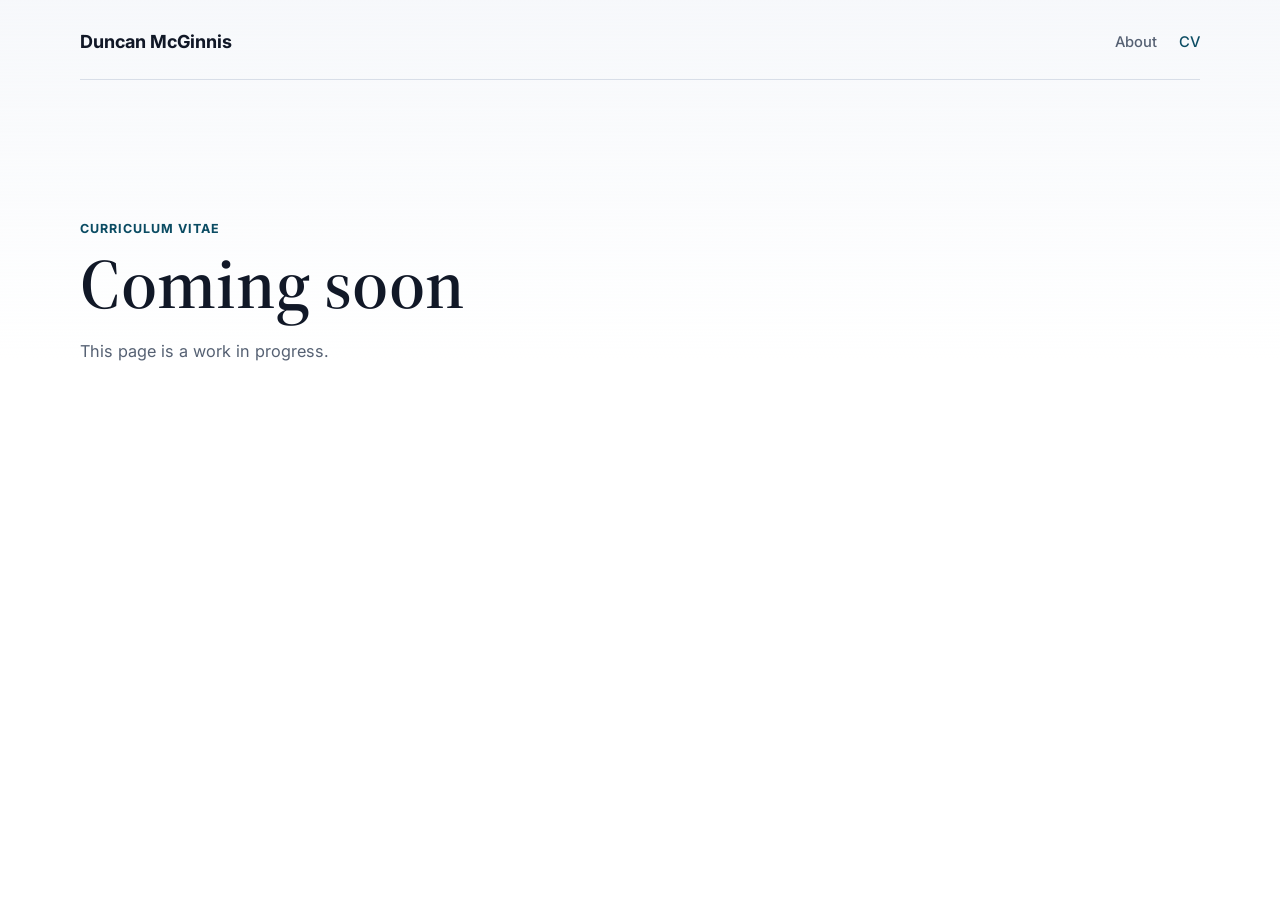
==== cv.html @ c971f5f7 "Add CV placeholder page" ====
<!DOCTYPE html>
<html lang="en">
<head>
  <meta charset="utf-8" />
  <meta name="viewport" content="width=device-width, initial-scale=1" />
  <title>CV | Duncan McGinnis</title>
  <link rel="preconnect" href="https://fonts.googleapis.com" />
  <link rel="preconnect" href="https://fonts.gstatic.com" crossorigin />
  <link
    href="https://fonts.googleapis.com/css2?family=Inter:wght@400;500;650;720&family=Source+Serif+4:opsz,wght@8..60,600&display=swap"
    rel="stylesheet"
  />
  <link rel="stylesheet" href="styles.css" />
</head>
<body>
  <div class="page-shell">
    <header class="site-header" aria-label="Site header">
      <a class="wordmark" href="index.html">Duncan McGinnis</a>
      <nav class="nav-links" aria-label="Main navigation">
        <a href="index.html">About</a>
        <a href="cv.html" aria-current="page">CV</a>
      </nav>
    </header>

    <main>
      <section class="wip-page" aria-label="CV coming soon">
        <p class="eyebrow">Curriculum Vitae</p>
        <h1>Coming soon</h1>
        <p class="lede">This page is a work in progress.</p>
      </section>
    </main>
  </div>
</body>
</html>
---- styles.css ----
:root {
  --paper: #ffffff;
  --paper-soft: #f6f8fb;
  --ink: #111827;
  --muted: #566173;
  --rule: #d8dee8;
  --accent: #0f6f78;
  --accent-deep: #0b4c63;
  --accent-soft: #e6f4f5;
  --shadow: 0 24px 60px rgba(23, 36, 54, 0.14);
}

* {
  box-sizing: border-box;
}

html {
  background: var(--paper);
  scroll-behavior: smooth;
}

body {
  margin: 0;
  color: var(--ink);
  font-family: Inter, ui-sans-serif, system-ui, -apple-system, BlinkMacSystemFont, "Segoe UI", sans-serif;
  font-size: 18px;
  line-height: 1.6;
  background:
    linear-gradient(180deg, rgba(246, 248, 251, 0.96) 0, rgba(255, 255, 255, 0) 360px),
    var(--paper);
}

a {
  color: inherit;
}

.page-shell {
  width: min(1120px, calc(100% - 40px));
  margin: 0 auto;
}

.site-header {
  display: flex;
  align-items: center;
  justify-content: space-between;
  gap: 24px;
  padding: 28px 0 22px;
  border-bottom: 1px solid var(--rule);
}

.wordmark {
  color: var(--ink);
  font-weight: 720;
  text-decoration: none;
}

.nav-links {
  display: flex;
  flex-wrap: wrap;
  justify-content: flex-end;
  gap: 8px 22px;
  color: var(--muted);
  font-size: 0.92rem;
  font-weight: 500;
}

.nav-links a {
  text-decoration: none;
}

.nav-links a[aria-current="page"],
.nav-links a:hover {
  color: var(--accent-deep);
}

.hero {
  display: grid;
  grid-template-columns: minmax(0, 1fr) minmax(320px, 430px);
  gap: clamp(36px, 7vw, 86px);
  align-items: center;
  min-height: calc(100vh - 78px);
  padding: clamp(42px, 8vw, 88px) 0 52px;
}

.hero-copy {
  max-width: 660px;
}

.eyebrow {
  margin: 0 0 12px;
  color: var(--accent-deep);
  font-size: 0.78rem;
  font-weight: 720;
  letter-spacing: 0.08em;
  line-height: 1.4;
  text-transform: uppercase;
}

h1,
p {
  margin-top: 0;
}

h1 {
  margin-bottom: 18px;
  font-family: "Source Serif 4", Georgia, "Times New Roman", serif;
  font-size: clamp(2.7rem, 5.5vw, 4.8rem);
  font-weight: 600;
  letter-spacing: 0;
  line-height: 1;
}

.lede {
  max-width: 560px;
  margin-bottom: 16px;
  color: var(--muted);
  font-size: 1.02rem;
  line-height: 1.7;
}

.lede:last-of-type {
  margin-bottom: 0;
}

.portrait-frame {
  position: relative;
  margin: 0;
}

.portrait-frame::before {
  position: absolute;
  inset: 18px -18px -18px 18px;
  border: 1px solid #b7dadd;
  content: "";
  z-index: 0;
}

.portrait-frame img {
  position: relative;
  z-index: 1;
  display: block;
  width: 100%;
  aspect-ratio: 4 / 5;
  object-fit: cover;
  object-position: 50% 32%;
  background: var(--paper-soft);
  box-shadow: var(--shadow);
}

.wip-page {
  max-width: 660px;
  padding: clamp(72px, 12vw, 140px) 0;
}

@media (max-width: 780px) {
  body {
    font-size: 17px;
  }

  .page-shell {
    width: min(100% - 32px, 680px);
  }

  .hero {
    grid-template-columns: 1fr;
  }

  .site-header {
    display: grid;
    gap: 12px;
  }

  .nav-links {
    justify-content: flex-start;
  }

  .hero {
    min-height: auto;
    padding: 36px 0 52px;
  }

  .portrait-frame {
    width: min(100%, 430px);
  }

  .portrait-frame::before {
    inset: 12px -10px -12px 10px;
  }

  h1 {
    font-size: clamp(2.6rem, 13vw, 3.8rem);
  }
}
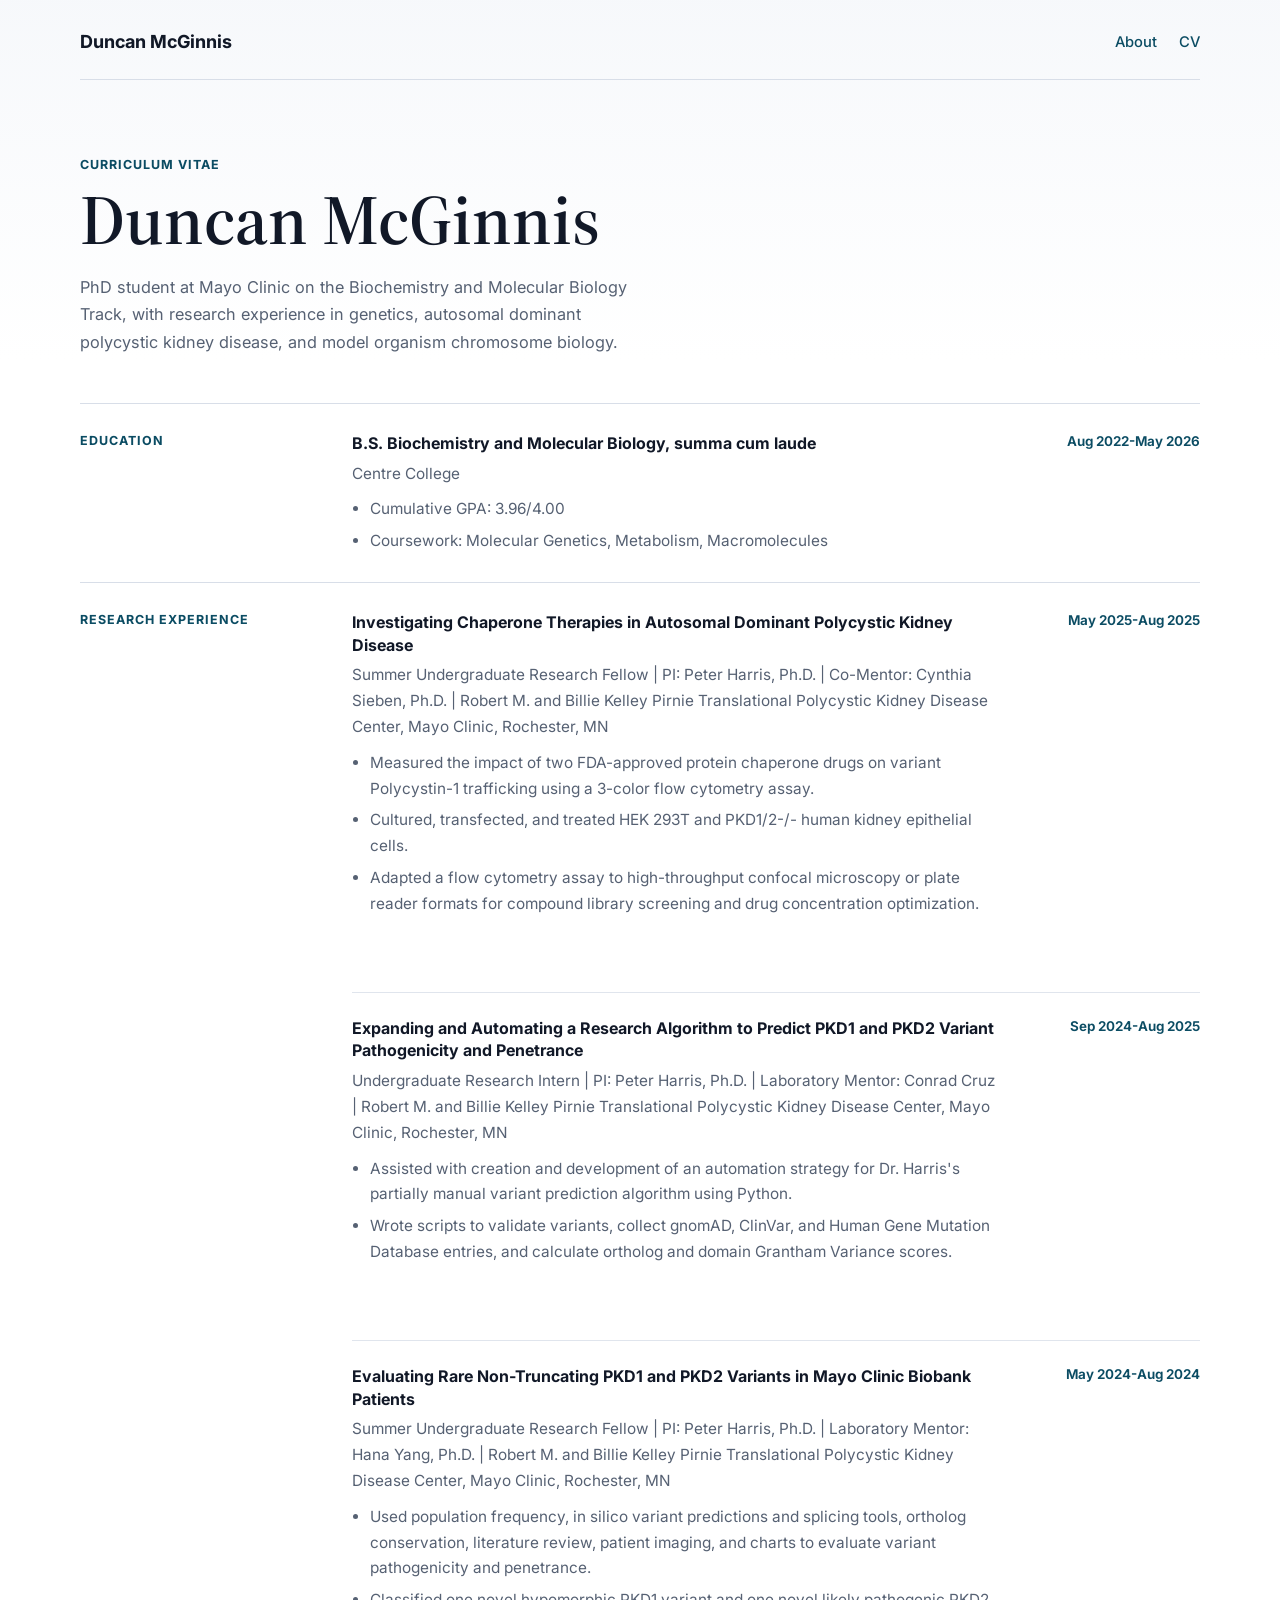
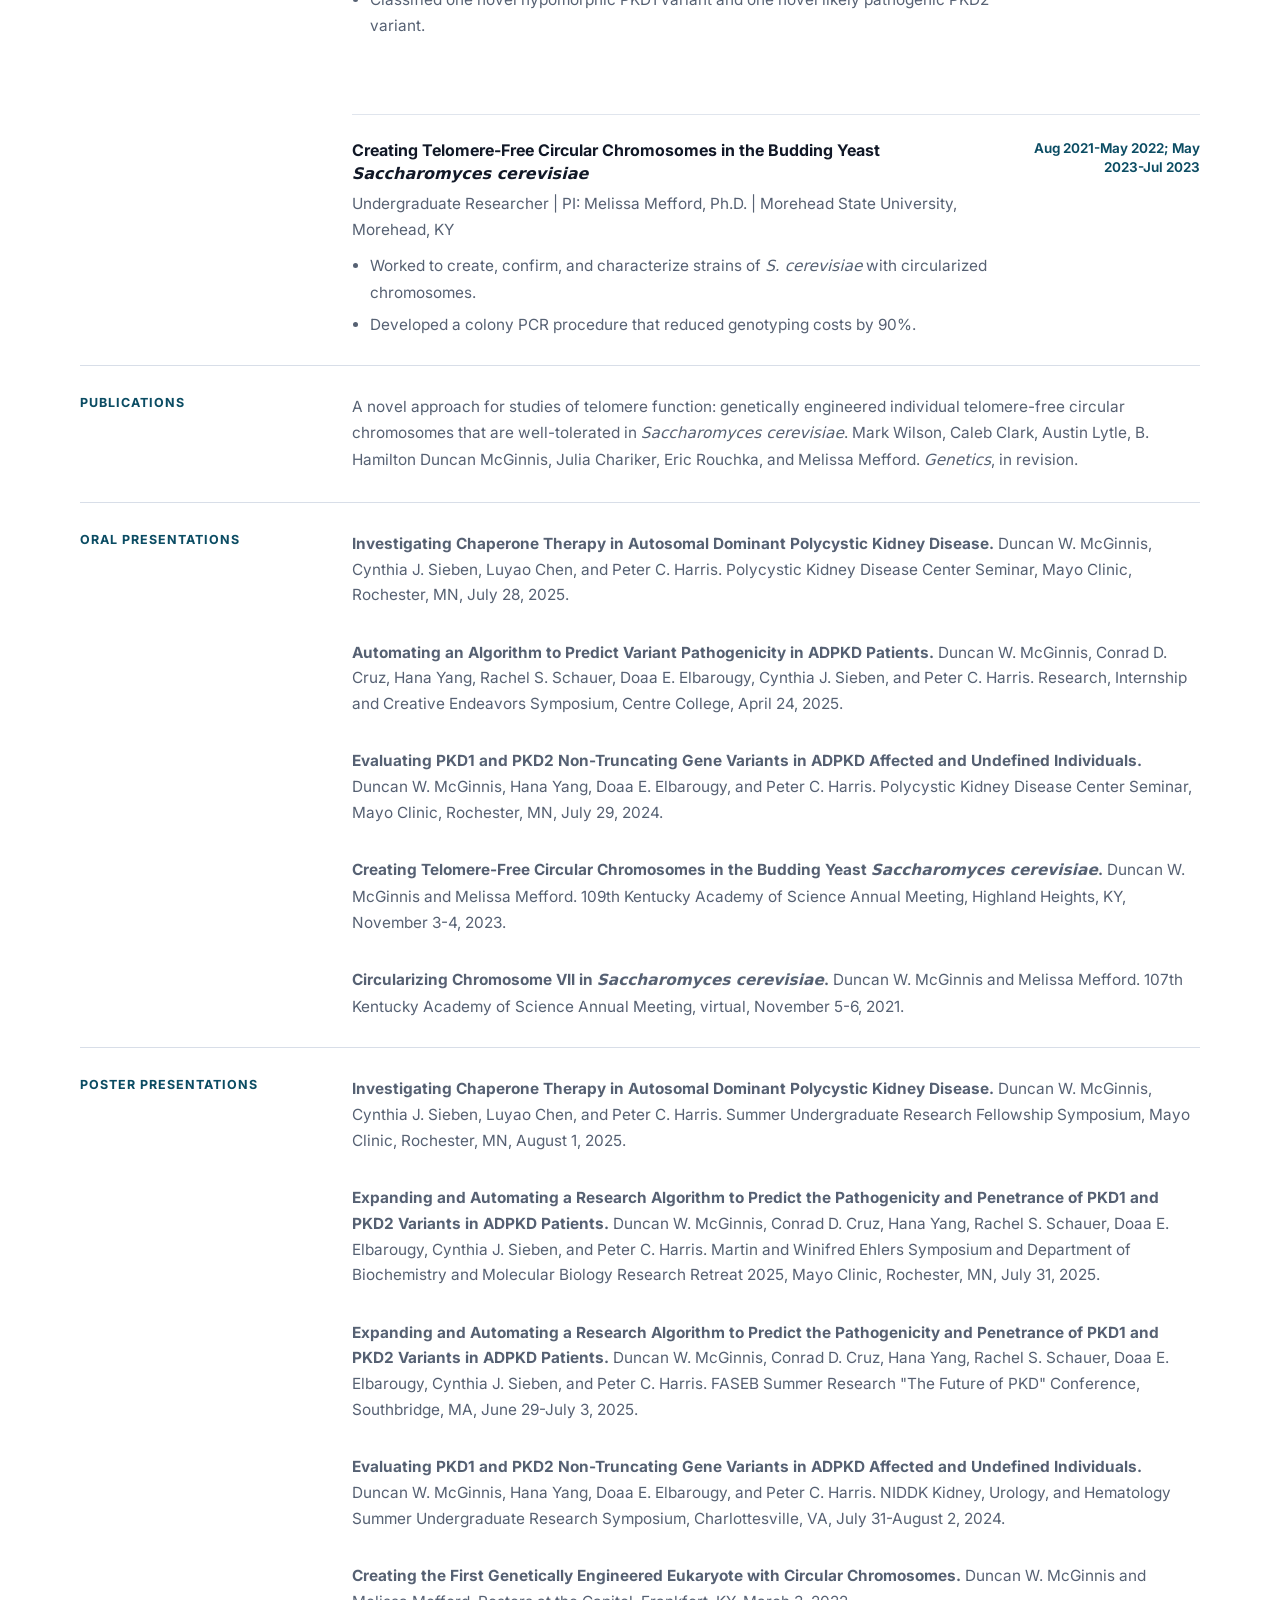
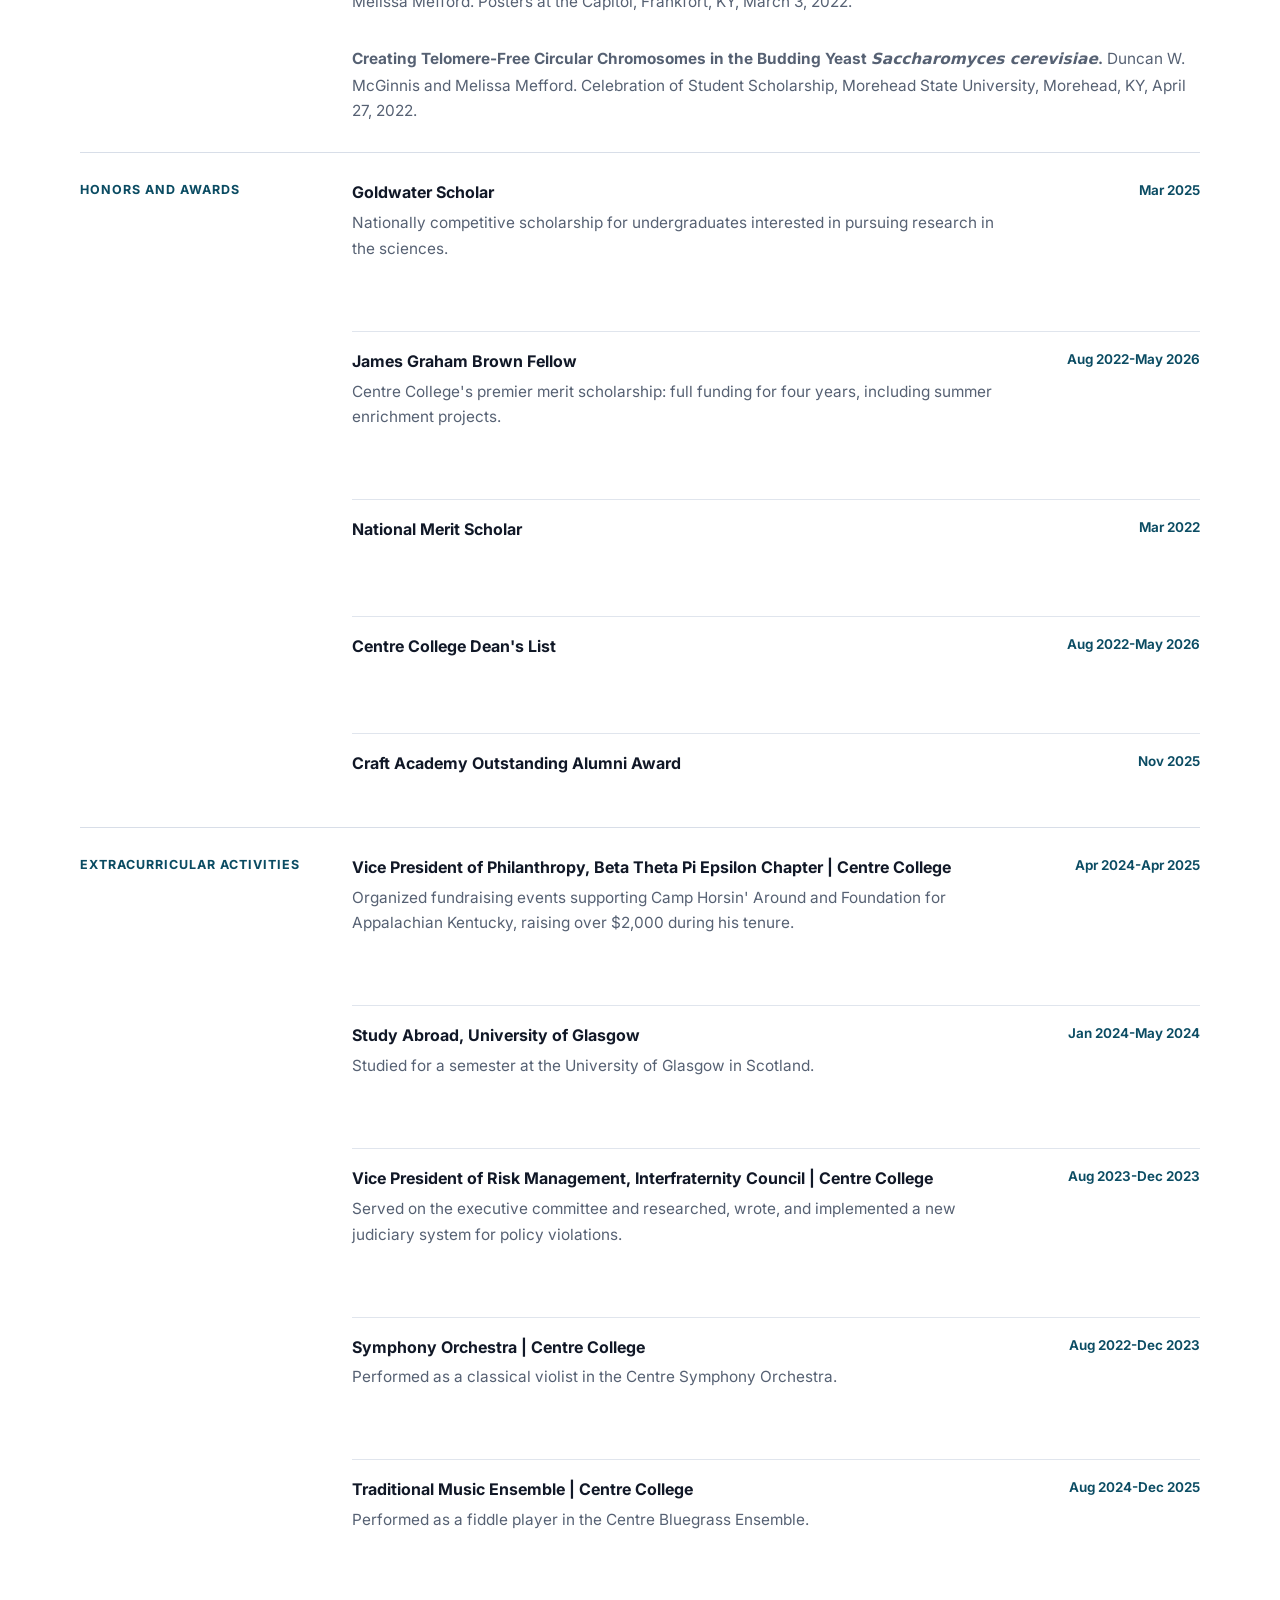
==== commit 81f2bd07: "Finalize CV web page" ====
--- a/cv.html
+++ b/cv.html
@@ -3,6 +3,10 @@
 <head>
   <meta charset="utf-8" />
   <meta name="viewport" content="width=device-width, initial-scale=1" />
+  <meta
+    name="description"
+    content="Curriculum vitae for Duncan McGinnis, Mayo Clinic PhD student in Biochemistry and Molecular Biology."
+  />
   <title>CV | Duncan McGinnis</title>
   <link rel="preconnect" href="https://fonts.googleapis.com" />
   <link rel="preconnect" href="https://fonts.gstatic.com" crossorigin />
@@ -22,11 +26,214 @@
       </nav>
     </header>
 
-    <main>
-      <section class="wip-page" aria-label="CV coming soon">
+    <main class="cv-page">
+      <section class="cv-intro" aria-labelledby="cv-title">
         <p class="eyebrow">Curriculum Vitae</p>
-        <h1>Coming soon</h1>
-        <p class="lede">This page is a work in progress.</p>
+        <h1 id="cv-title">Duncan McGinnis</h1>
+        <p class="lede">
+          PhD student at Mayo Clinic on the Biochemistry and Molecular Biology
+          Track, with research experience in genetics, autosomal dominant
+          polycystic kidney disease, and model organism chromosome biology.
+        </p>
+      </section>
+
+      <section class="cv-section" aria-labelledby="education">
+        <h2 id="education">Education</h2>
+        <article class="cv-entry">
+          <div class="cv-entry-body">
+            <h3>B.S. Biochemistry and Molecular Biology, summa cum laude</h3>
+            <p>Centre College</p>
+            <ul>
+              <li>Cumulative GPA: 3.96/4.00</li>
+              <li>Coursework: Molecular Genetics, Metabolism, Macromolecules</li>
+            </ul>
+          </div>
+          <p class="cv-date">Aug 2022-May 2026</p>
+        </article>
+      </section>
+
+      <section class="cv-section" aria-labelledby="research">
+        <h2 id="research">Research Experience</h2>
+        <article class="cv-entry">
+          <div class="cv-entry-body">
+            <h3>Investigating Chaperone Therapies in Autosomal Dominant Polycystic Kidney Disease</h3>
+            <p>
+              Summer Undergraduate Research Fellow | PI: Peter Harris, Ph.D. |
+              Co-Mentor: Cynthia Sieben, Ph.D. | Robert M. and Billie Kelley
+              Pirnie Translational Polycystic Kidney Disease Center, Mayo Clinic,
+              Rochester, MN
+            </p>
+            <ul>
+              <li>Measured the impact of two FDA-approved protein chaperone drugs on variant Polycystin-1 trafficking using a 3-color flow cytometry assay.</li>
+              <li>Cultured, transfected, and treated HEK 293T and PKD1/2-/- human kidney epithelial cells.</li>
+              <li>Adapted a flow cytometry assay to high-throughput confocal microscopy or plate reader formats for compound library screening and drug concentration optimization.</li>
+            </ul>
+          </div>
+          <p class="cv-date">May 2025-Aug 2025</p>
+        </article>
+
+        <article class="cv-entry">
+          <div class="cv-entry-body">
+            <h3>Expanding and Automating a Research Algorithm to Predict PKD1 and PKD2 Variant Pathogenicity and Penetrance</h3>
+            <p>
+              Undergraduate Research Intern | PI: Peter Harris, Ph.D. |
+              Laboratory Mentor: Conrad Cruz | Robert M. and Billie Kelley
+              Pirnie Translational Polycystic Kidney Disease Center, Mayo Clinic,
+              Rochester, MN
+            </p>
+            <ul>
+              <li>Assisted with creation and development of an automation strategy for Dr. Harris's partially manual variant prediction algorithm using Python.</li>
+              <li>Wrote scripts to validate variants, collect gnomAD, ClinVar, and Human Gene Mutation Database entries, and calculate ortholog and domain Grantham Variance scores.</li>
+            </ul>
+          </div>
+          <p class="cv-date">Sep 2024-Aug 2025</p>
+        </article>
+
+        <article class="cv-entry">
+          <div class="cv-entry-body">
+            <h3>Evaluating Rare Non-Truncating PKD1 and PKD2 Variants in Mayo Clinic Biobank Patients</h3>
+            <p>
+              Summer Undergraduate Research Fellow | PI: Peter Harris, Ph.D. |
+              Laboratory Mentor: Hana Yang, Ph.D. | Robert M. and Billie Kelley
+              Pirnie Translational Polycystic Kidney Disease Center, Mayo Clinic,
+              Rochester, MN
+            </p>
+            <ul>
+              <li>Used population frequency, in silico variant predictions and splicing tools, ortholog conservation, literature review, patient imaging, and charts to evaluate variant pathogenicity and penetrance.</li>
+              <li>Classified one novel hypomorphic PKD1 variant and one novel likely pathogenic PKD2 variant.</li>
+            </ul>
+          </div>
+          <p class="cv-date">May 2024-Aug 2024</p>
+        </article>
+
+        <article class="cv-entry">
+          <div class="cv-entry-body">
+            <h3>Creating Telomere-Free Circular Chromosomes in the Budding Yeast <em>Saccharomyces cerevisiae</em></h3>
+            <p>
+              Undergraduate Researcher | PI: Melissa Mefford, Ph.D. | Morehead
+              State University, Morehead, KY
+            </p>
+            <ul>
+              <li>Worked to create, confirm, and characterize strains of <em>S. cerevisiae</em> with circularized chromosomes.</li>
+              <li>Developed a colony PCR procedure that reduced genotyping costs by 90%.</li>
+            </ul>
+          </div>
+          <p class="cv-date">Aug 2021-May 2022; May 2023-Jul 2023</p>
+        </article>
+      </section>
+
+      <section class="cv-section" aria-labelledby="publications">
+        <h2 id="publications">Publications</h2>
+        <article class="cv-entry cv-entry-single">
+          <div class="cv-entry-body">
+            <p>
+              A novel approach for studies of telomere function: genetically
+              engineered individual telomere-free circular chromosomes that are
+              well-tolerated in <em>Saccharomyces cerevisiae</em>. Mark Wilson,
+              Caleb Clark, Austin Lytle, B. Hamilton Duncan McGinnis, Julia
+              Chariker, Eric Rouchka, and Melissa Mefford. <em>Genetics</em>, in
+              revision.
+            </p>
+          </div>
+        </article>
+      </section>
+
+      <section class="cv-section" aria-labelledby="oral-presentations">
+        <h2 id="oral-presentations">Oral Presentations</h2>
+        <div class="cv-list">
+          <p><strong>Investigating Chaperone Therapy in Autosomal Dominant Polycystic Kidney Disease.</strong> Duncan W. McGinnis, Cynthia J. Sieben, Luyao Chen, and Peter C. Harris. Polycystic Kidney Disease Center Seminar, Mayo Clinic, Rochester, MN, July 28, 2025.</p>
+          <p><strong>Automating an Algorithm to Predict Variant Pathogenicity in ADPKD Patients.</strong> Duncan W. McGinnis, Conrad D. Cruz, Hana Yang, Rachel S. Schauer, Doaa E. Elbarougy, Cynthia J. Sieben, and Peter C. Harris. Research, Internship and Creative Endeavors Symposium, Centre College, April 24, 2025.</p>
+          <p><strong>Evaluating PKD1 and PKD2 Non-Truncating Gene Variants in ADPKD Affected and Undefined Individuals.</strong> Duncan W. McGinnis, Hana Yang, Doaa E. Elbarougy, and Peter C. Harris. Polycystic Kidney Disease Center Seminar, Mayo Clinic, Rochester, MN, July 29, 2024.</p>
+          <p><strong>Creating Telomere-Free Circular Chromosomes in the Budding Yeast <em>Saccharomyces cerevisiae</em>.</strong> Duncan W. McGinnis and Melissa Mefford. 109th Kentucky Academy of Science Annual Meeting, Highland Heights, KY, November 3-4, 2023.</p>
+          <p><strong>Circularizing Chromosome VII in <em>Saccharomyces cerevisiae</em>.</strong> Duncan W. McGinnis and Melissa Mefford. 107th Kentucky Academy of Science Annual Meeting, virtual, November 5-6, 2021.</p>
+        </div>
+      </section>
+
+      <section class="cv-section" aria-labelledby="poster-presentations">
+        <h2 id="poster-presentations">Poster Presentations</h2>
+        <div class="cv-list">
+          <p><strong>Investigating Chaperone Therapy in Autosomal Dominant Polycystic Kidney Disease.</strong> Duncan W. McGinnis, Cynthia J. Sieben, Luyao Chen, and Peter C. Harris. Summer Undergraduate Research Fellowship Symposium, Mayo Clinic, Rochester, MN, August 1, 2025.</p>
+          <p><strong>Expanding and Automating a Research Algorithm to Predict the Pathogenicity and Penetrance of PKD1 and PKD2 Variants in ADPKD Patients.</strong> Duncan W. McGinnis, Conrad D. Cruz, Hana Yang, Rachel S. Schauer, Doaa E. Elbarougy, Cynthia J. Sieben, and Peter C. Harris. Martin and Winifred Ehlers Symposium and Department of Biochemistry and Molecular Biology Research Retreat 2025, Mayo Clinic, Rochester, MN, July 31, 2025.</p>
+          <p><strong>Expanding and Automating a Research Algorithm to Predict the Pathogenicity and Penetrance of PKD1 and PKD2 Variants in ADPKD Patients.</strong> Duncan W. McGinnis, Conrad D. Cruz, Hana Yang, Rachel S. Schauer, Doaa E. Elbarougy, Cynthia J. Sieben, and Peter C. Harris. FASEB Summer Research "The Future of PKD" Conference, Southbridge, MA, June 29-July 3, 2025.</p>
+          <p><strong>Evaluating PKD1 and PKD2 Non-Truncating Gene Variants in ADPKD Affected and Undefined Individuals.</strong> Duncan W. McGinnis, Hana Yang, Doaa E. Elbarougy, and Peter C. Harris. NIDDK Kidney, Urology, and Hematology Summer Undergraduate Research Symposium, Charlottesville, VA, July 31-August 2, 2024.</p>
+          <p><strong>Creating the First Genetically Engineered Eukaryote with Circular Chromosomes.</strong> Duncan W. McGinnis and Melissa Mefford. Posters at the Capitol, Frankfort, KY, March 3, 2022.</p>
+          <p><strong>Creating Telomere-Free Circular Chromosomes in the Budding Yeast <em>Saccharomyces cerevisiae</em>.</strong> Duncan W. McGinnis and Melissa Mefford. Celebration of Student Scholarship, Morehead State University, Morehead, KY, April 27, 2022.</p>
+        </div>
+      </section>
+
+      <section class="cv-section" aria-labelledby="honors">
+        <h2 id="honors">Honors and Awards</h2>
+        <article class="cv-entry compact">
+          <div class="cv-entry-body">
+            <h3>Goldwater Scholar</h3>
+            <p>Nationally competitive scholarship for undergraduates interested in pursuing research in the sciences.</p>
+          </div>
+          <p class="cv-date">Mar 2025</p>
+        </article>
+        <article class="cv-entry compact">
+          <div class="cv-entry-body">
+            <h3>James Graham Brown Fellow</h3>
+            <p>Centre College's premier merit scholarship: full funding for four years, including summer enrichment projects.</p>
+          </div>
+          <p class="cv-date">Aug 2022-May 2026</p>
+        </article>
+        <article class="cv-entry compact">
+          <div class="cv-entry-body">
+            <h3>National Merit Scholar</h3>
+          </div>
+          <p class="cv-date">Mar 2022</p>
+        </article>
+        <article class="cv-entry compact">
+          <div class="cv-entry-body">
+            <h3>Centre College Dean's List</h3>
+          </div>
+          <p class="cv-date">Aug 2022-May 2026</p>
+        </article>
+        <article class="cv-entry compact">
+          <div class="cv-entry-body">
+            <h3>Craft Academy Outstanding Alumni Award</h3>
+          </div>
+          <p class="cv-date">Nov 2025</p>
+        </article>
+      </section>
+
+      <section class="cv-section" aria-labelledby="activities">
+        <h2 id="activities">Extracurricular Activities</h2>
+        <article class="cv-entry compact">
+          <div class="cv-entry-body">
+            <h3>Vice President of Philanthropy, Beta Theta Pi Epsilon Chapter | Centre College</h3>
+            <p>Organized fundraising events supporting Camp Horsin' Around and Foundation for Appalachian Kentucky, raising over $2,000 during his tenure.</p>
+          </div>
+          <p class="cv-date">Apr 2024-Apr 2025</p>
+        </article>
+        <article class="cv-entry compact">
+          <div class="cv-entry-body">
+            <h3>Study Abroad, University of Glasgow</h3>
+            <p>Studied for a semester at the University of Glasgow in Scotland.</p>
+          </div>
+          <p class="cv-date">Jan 2024-May 2024</p>
+        </article>
+        <article class="cv-entry compact">
+          <div class="cv-entry-body">
+            <h3>Vice President of Risk Management, Interfraternity Council | Centre College</h3>
+            <p>Served on the executive committee and researched, wrote, and implemented a new judiciary system for policy violations.</p>
+          </div>
+          <p class="cv-date">Aug 2023-Dec 2023</p>
+        </article>
+        <article class="cv-entry compact">
+          <div class="cv-entry-body">
+            <h3>Symphony Orchestra | Centre College</h3>
+            <p>Performed as a classical violist in the Centre Symphony Orchestra.</p>
+          </div>
+          <p class="cv-date">Aug 2022-Dec 2023</p>
+        </article>
+        <article class="cv-entry compact">
+          <div class="cv-entry-body">
+            <h3>Traditional Music Ensemble | Centre College</h3>
+            <p>Performed as a fiddle player in the Centre Bluegrass Ensemble.</p>
+          </div>
+          <p class="cv-date">Aug 2024-Dec 2025</p>
+        </article>
       </section>
     </main>
   </div>
--- a/styles.css
+++ b/styles.css
@@ -59,7 +59,8 @@
   flex-wrap: wrap;
   justify-content: flex-end;
   gap: 8px 22px;
-  color: var(--muted);
+  margin-left: auto;
+  color: var(--accent-deep);
   font-size: 0.92rem;
   font-weight: 500;
 }
@@ -68,7 +69,6 @@
   text-decoration: none;
 }
 
-.nav-links a[aria-current="page"],
 .nav-links a:hover {
   color: var(--accent-deep);
 }
@@ -97,6 +97,8 @@
 }
 
 h1,
+h2,
+h3,
 p {
   margin-top: 0;
 }
@@ -152,6 +154,108 @@
   padding: clamp(72px, 12vw, 140px) 0;
 }
 
+.cv-page {
+  padding: clamp(44px, 7vw, 76px) 0 84px;
+}
+
+.cv-intro {
+  max-width: 760px;
+  margin-bottom: 46px;
+}
+
+.cv-section {
+  display: grid;
+  grid-template-columns: minmax(140px, 0.26fr) minmax(0, 1fr);
+  gap: clamp(22px, 4vw, 56px);
+  padding: 28px 0;
+  border-top: 1px solid var(--rule);
+}
+
+.cv-section h2 {
+  margin: 0;
+  color: var(--accent-deep);
+  font-size: 0.78rem;
+  font-weight: 720;
+  letter-spacing: 0.08em;
+  line-height: 1.4;
+  text-transform: uppercase;
+}
+
+.cv-entry {
+  display: grid;
+  grid-column: 2;
+  grid-template-columns: minmax(0, 1fr) minmax(120px, 180px);
+  gap: 20px;
+  padding: 0 0 24px;
+}
+
+.cv-entry:last-child {
+  padding-bottom: 0;
+}
+
+.cv-entry + .cv-entry {
+  border-top: 1px solid rgba(216, 222, 232, 0.78);
+  padding-top: 24px;
+}
+
+.cv-entry-single {
+  grid-template-columns: 1fr;
+}
+
+.cv-entry.compact {
+  padding-bottom: 18px;
+}
+
+.cv-entry.compact + .cv-entry.compact {
+  padding-top: 18px;
+}
+
+.cv-entry-body h3 {
+  margin-bottom: 6px;
+  color: var(--ink);
+  font-size: 1rem;
+  line-height: 1.42;
+}
+
+.cv-entry-body p,
+.cv-entry-body li,
+.cv-list p {
+  color: var(--muted);
+  font-size: 0.96rem;
+  line-height: 1.68;
+}
+
+.cv-entry-body p {
+  margin-bottom: 10px;
+}
+
+.cv-entry-body p:last-child,
+.cv-list p:last-child {
+  margin-bottom: 0;
+}
+
+.cv-entry-body ul {
+  display: grid;
+  gap: 6px;
+  margin: 10px 0 0;
+  padding-left: 1.15rem;
+}
+
+.cv-date {
+  margin: 0;
+  color: var(--accent-deep);
+  font-size: 0.84rem;
+  font-weight: 650;
+  line-height: 1.45;
+  text-align: right;
+}
+
+.cv-list {
+  grid-column: 2;
+  display: grid;
+  gap: 16px;
+}
+
 @media (max-width: 780px) {
   body {
     font-size: 17px;
@@ -165,15 +269,6 @@
     grid-template-columns: 1fr;
   }
 
-  .site-header {
-    display: grid;
-    gap: 12px;
-  }
-
-  .nav-links {
-    justify-content: flex-start;
-  }
-
   .hero {
     min-height: auto;
     padding: 36px 0 52px;
@@ -190,4 +285,18 @@
   h1 {
     font-size: clamp(2.6rem, 13vw, 3.8rem);
   }
-}
+
+  .cv-section,
+  .cv-entry {
+    grid-template-columns: 1fr;
+  }
+
+  .cv-entry,
+  .cv-list {
+    grid-column: 1;
+  }
+
+  .cv-date {
+    text-align: left;
+  }
+}
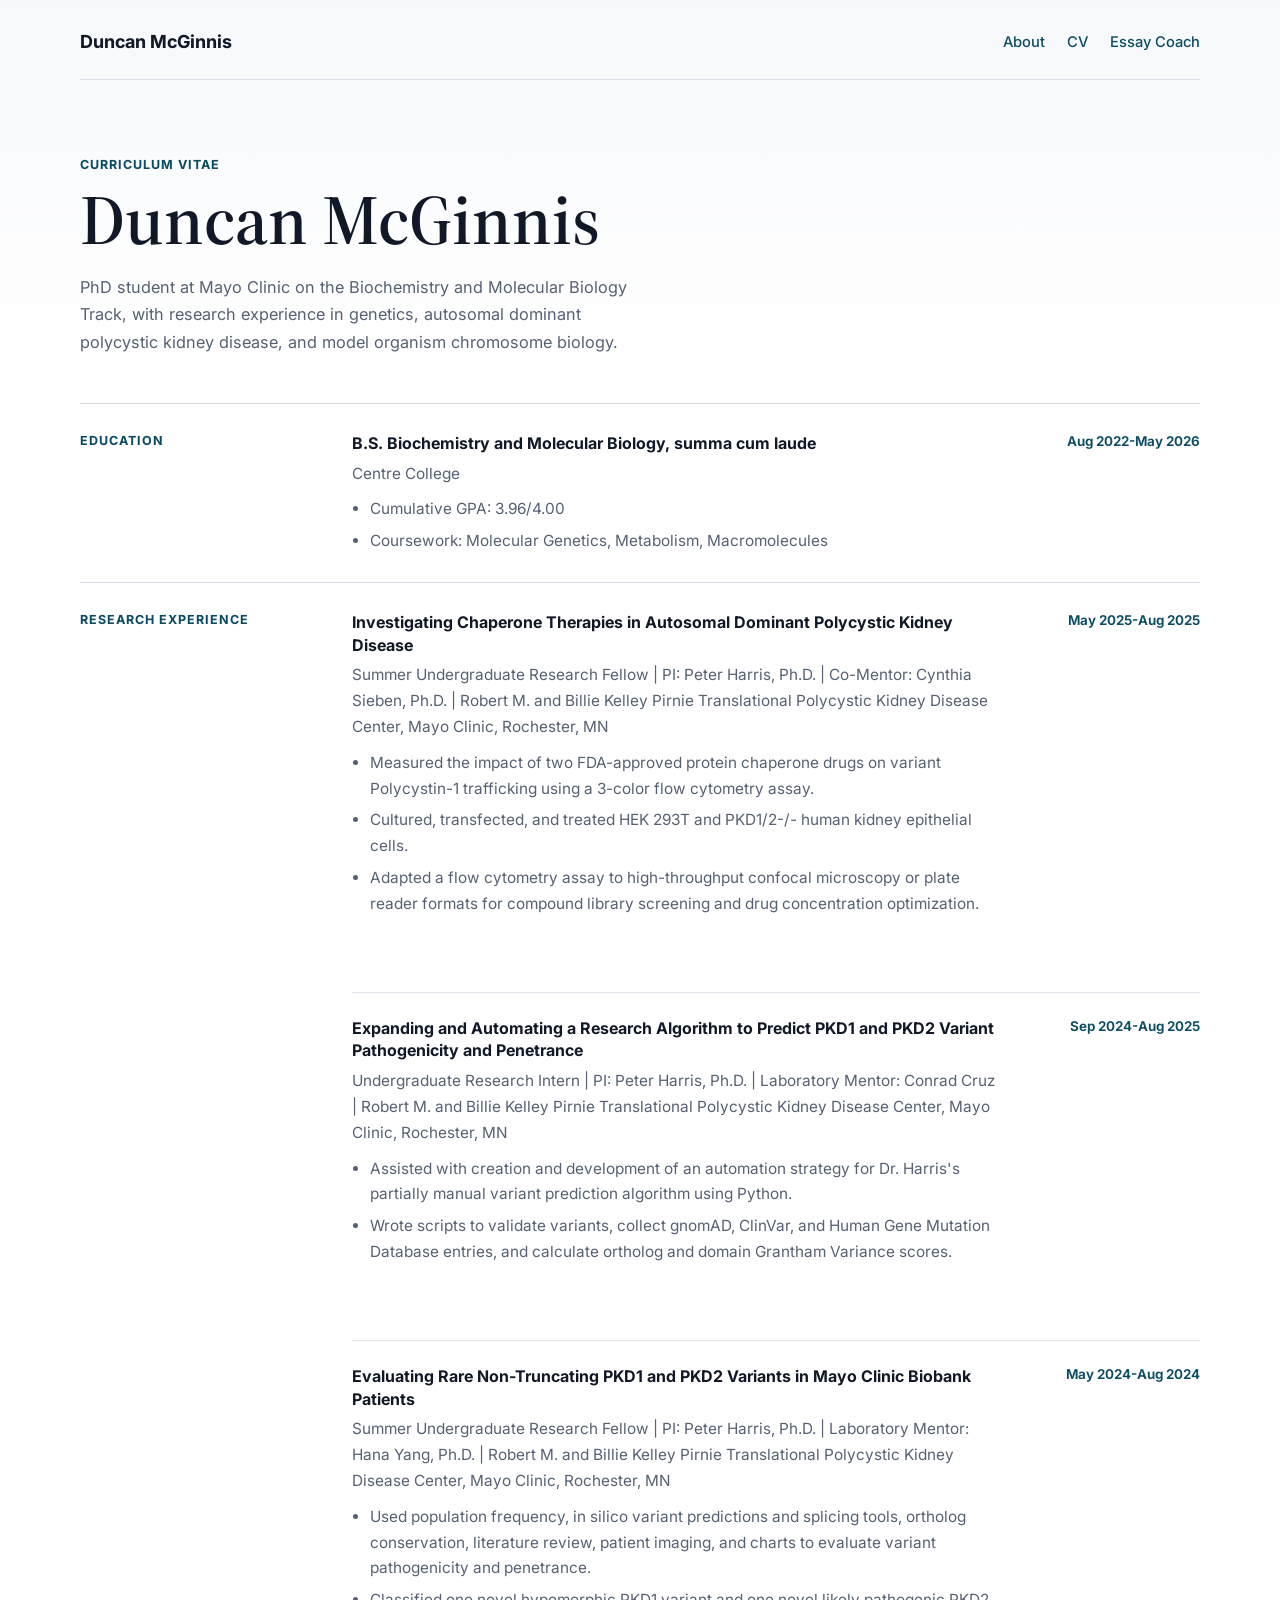
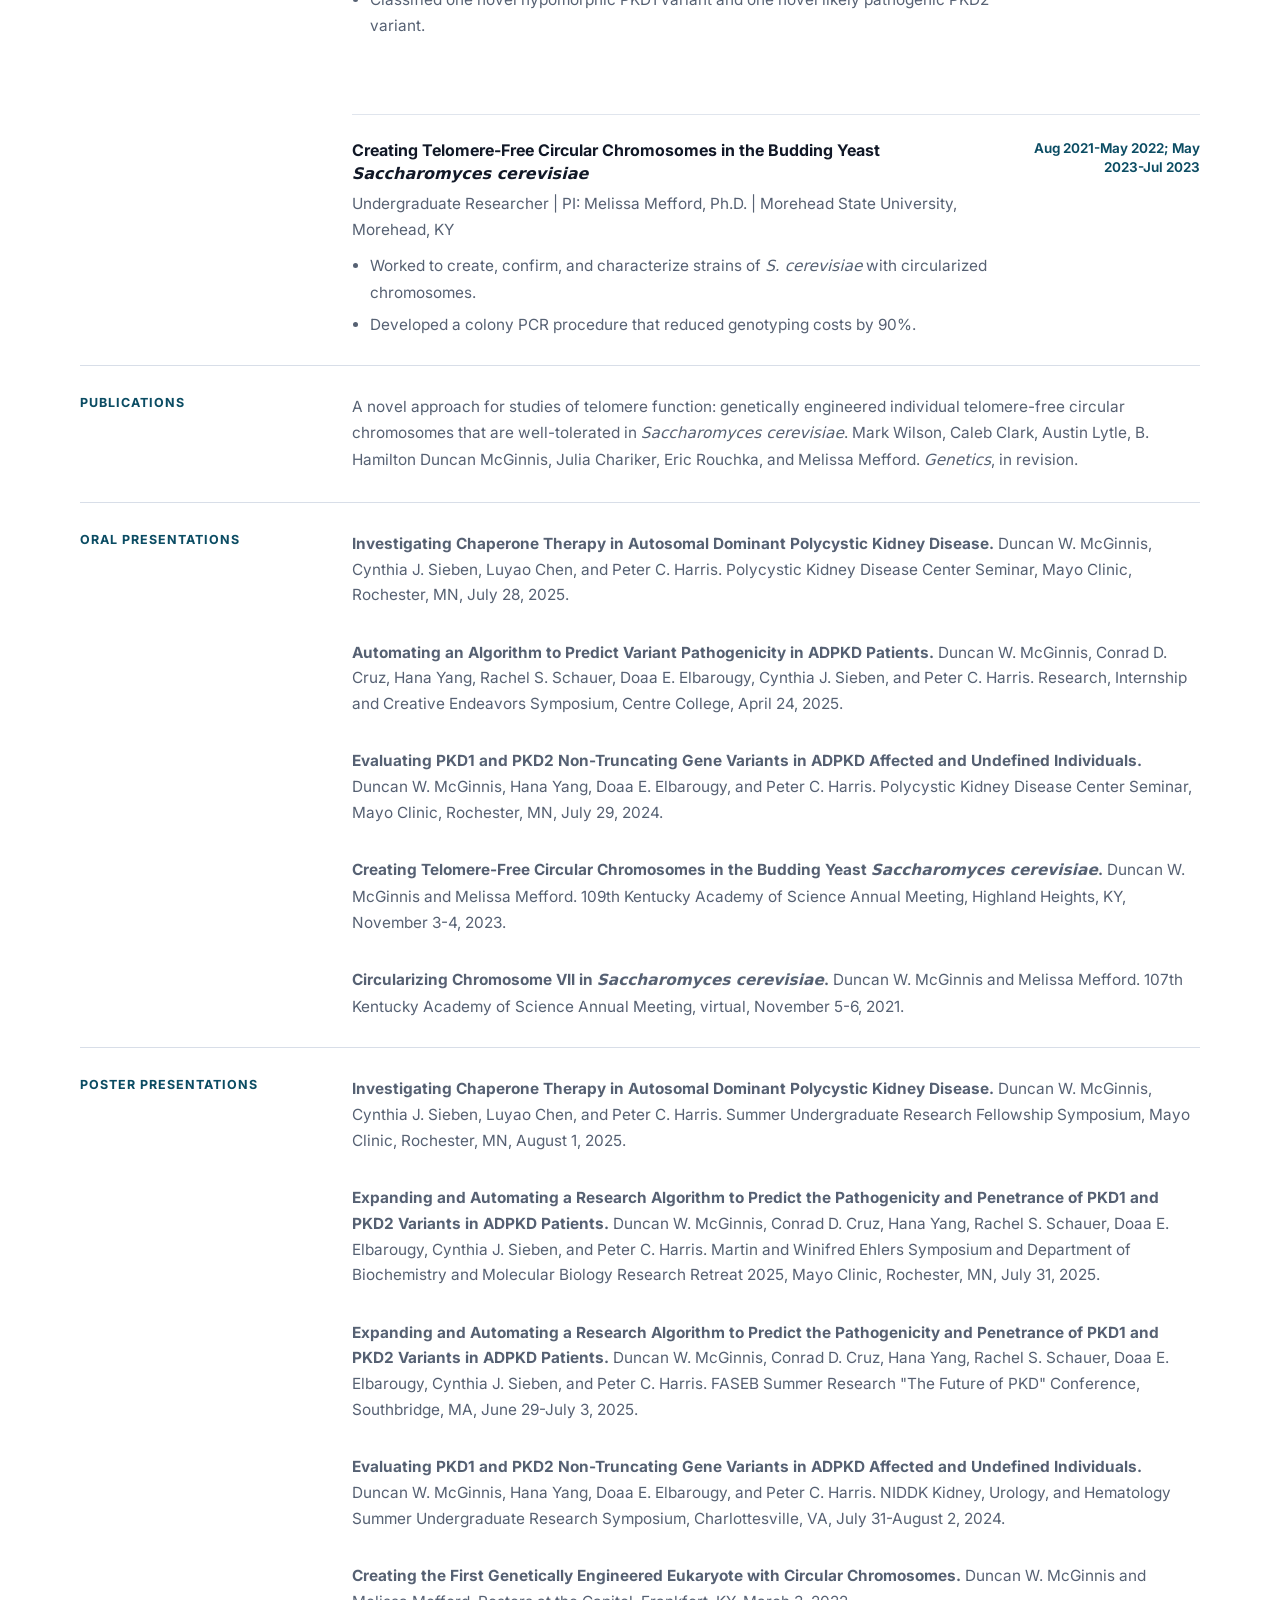
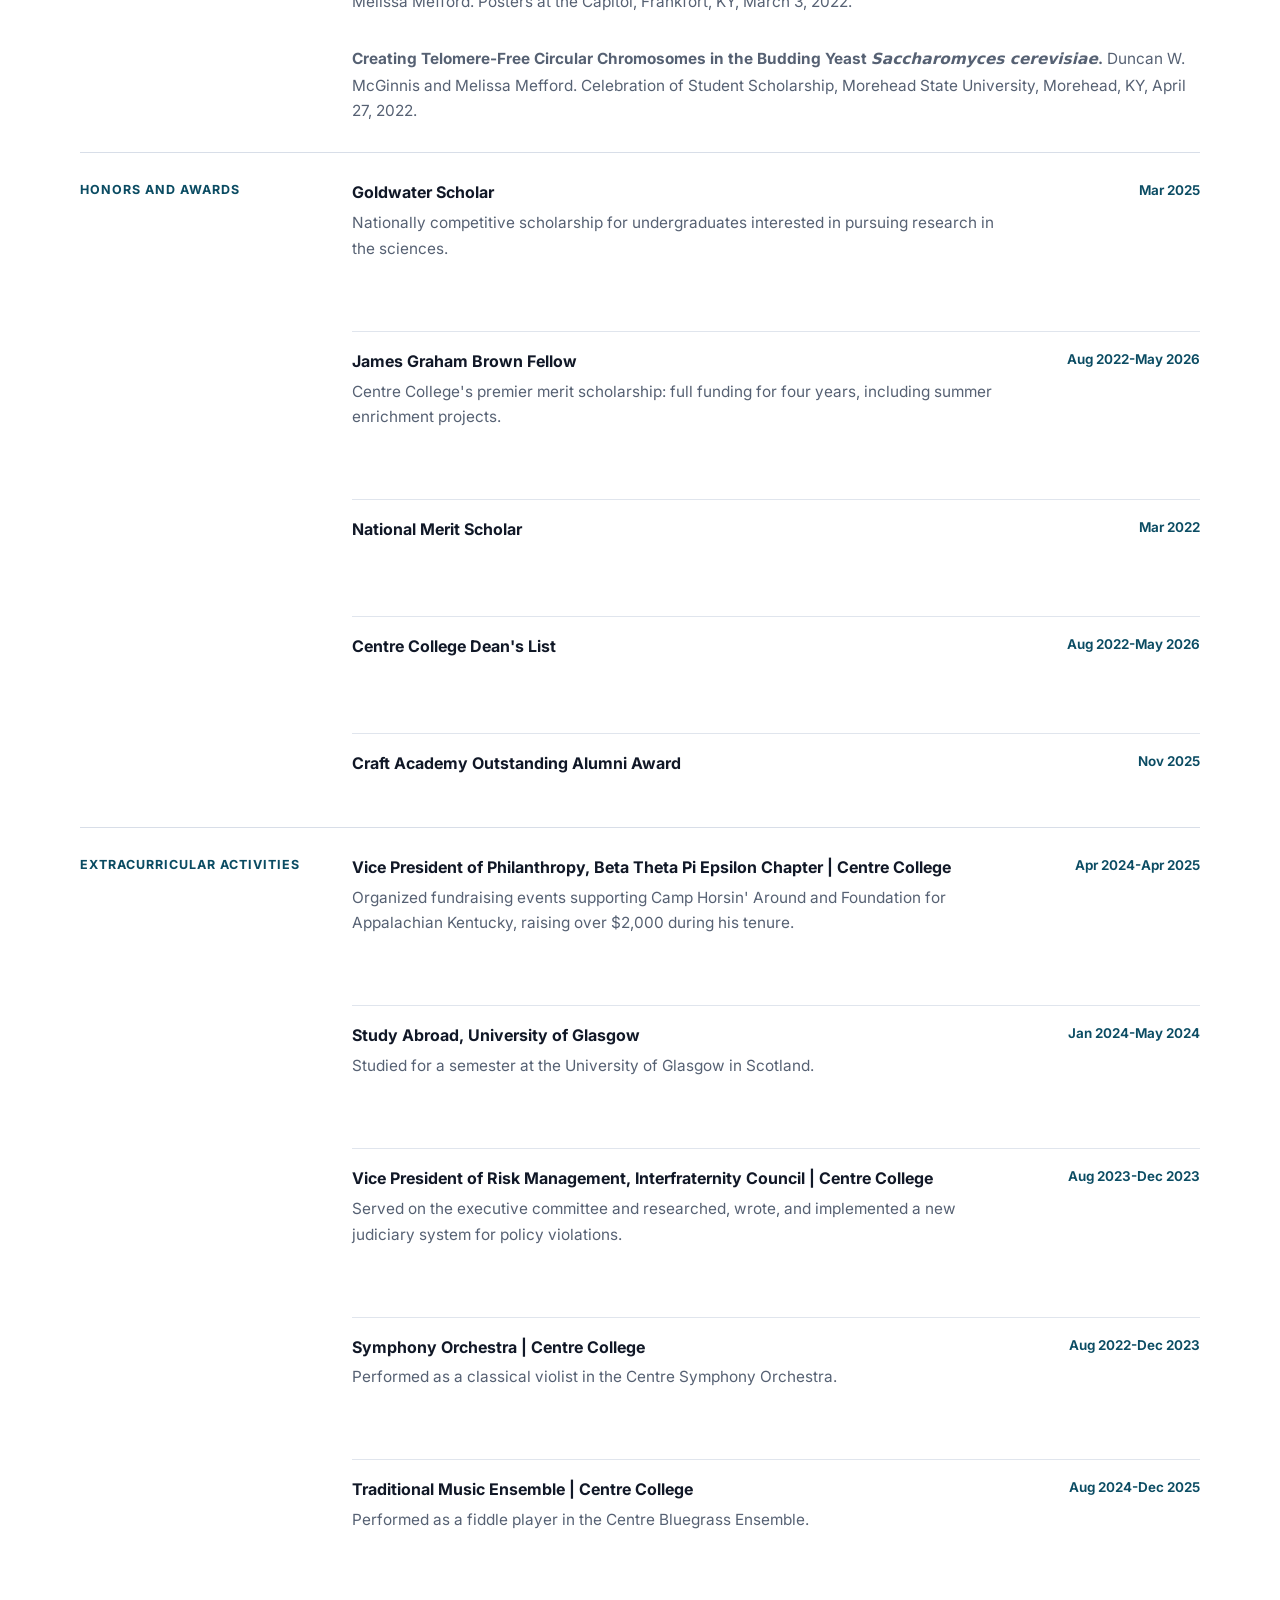
==== commit cf75dabf: "Update cv.html" ====
--- a/cv.html
+++ b/cv.html
@@ -23,6 +23,7 @@
       <nav class="nav-links" aria-label="Main navigation">
         <a href="index.html">About</a>
         <a href="cv.html" aria-current="page">CV</a>
+        <a href="essay_coach.html">Essay Coach</a>
       </nav>
     </header>
 
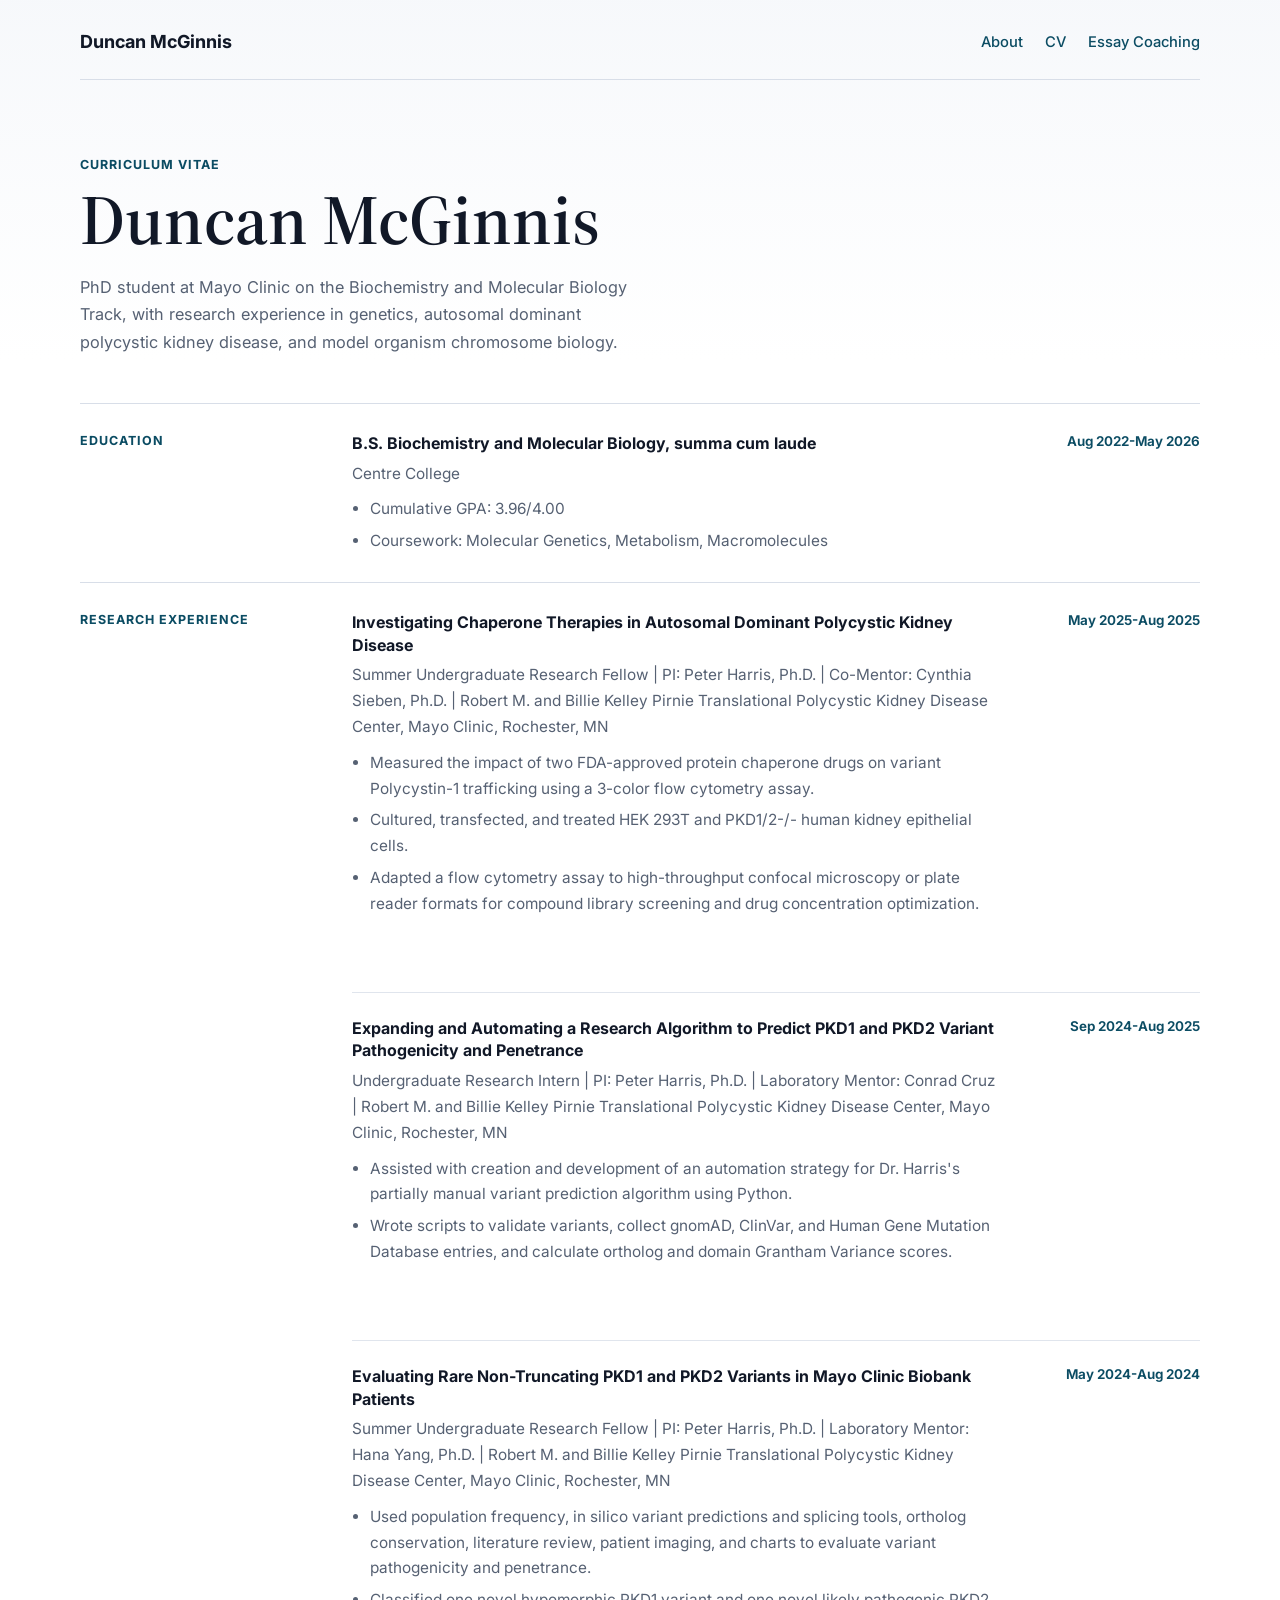
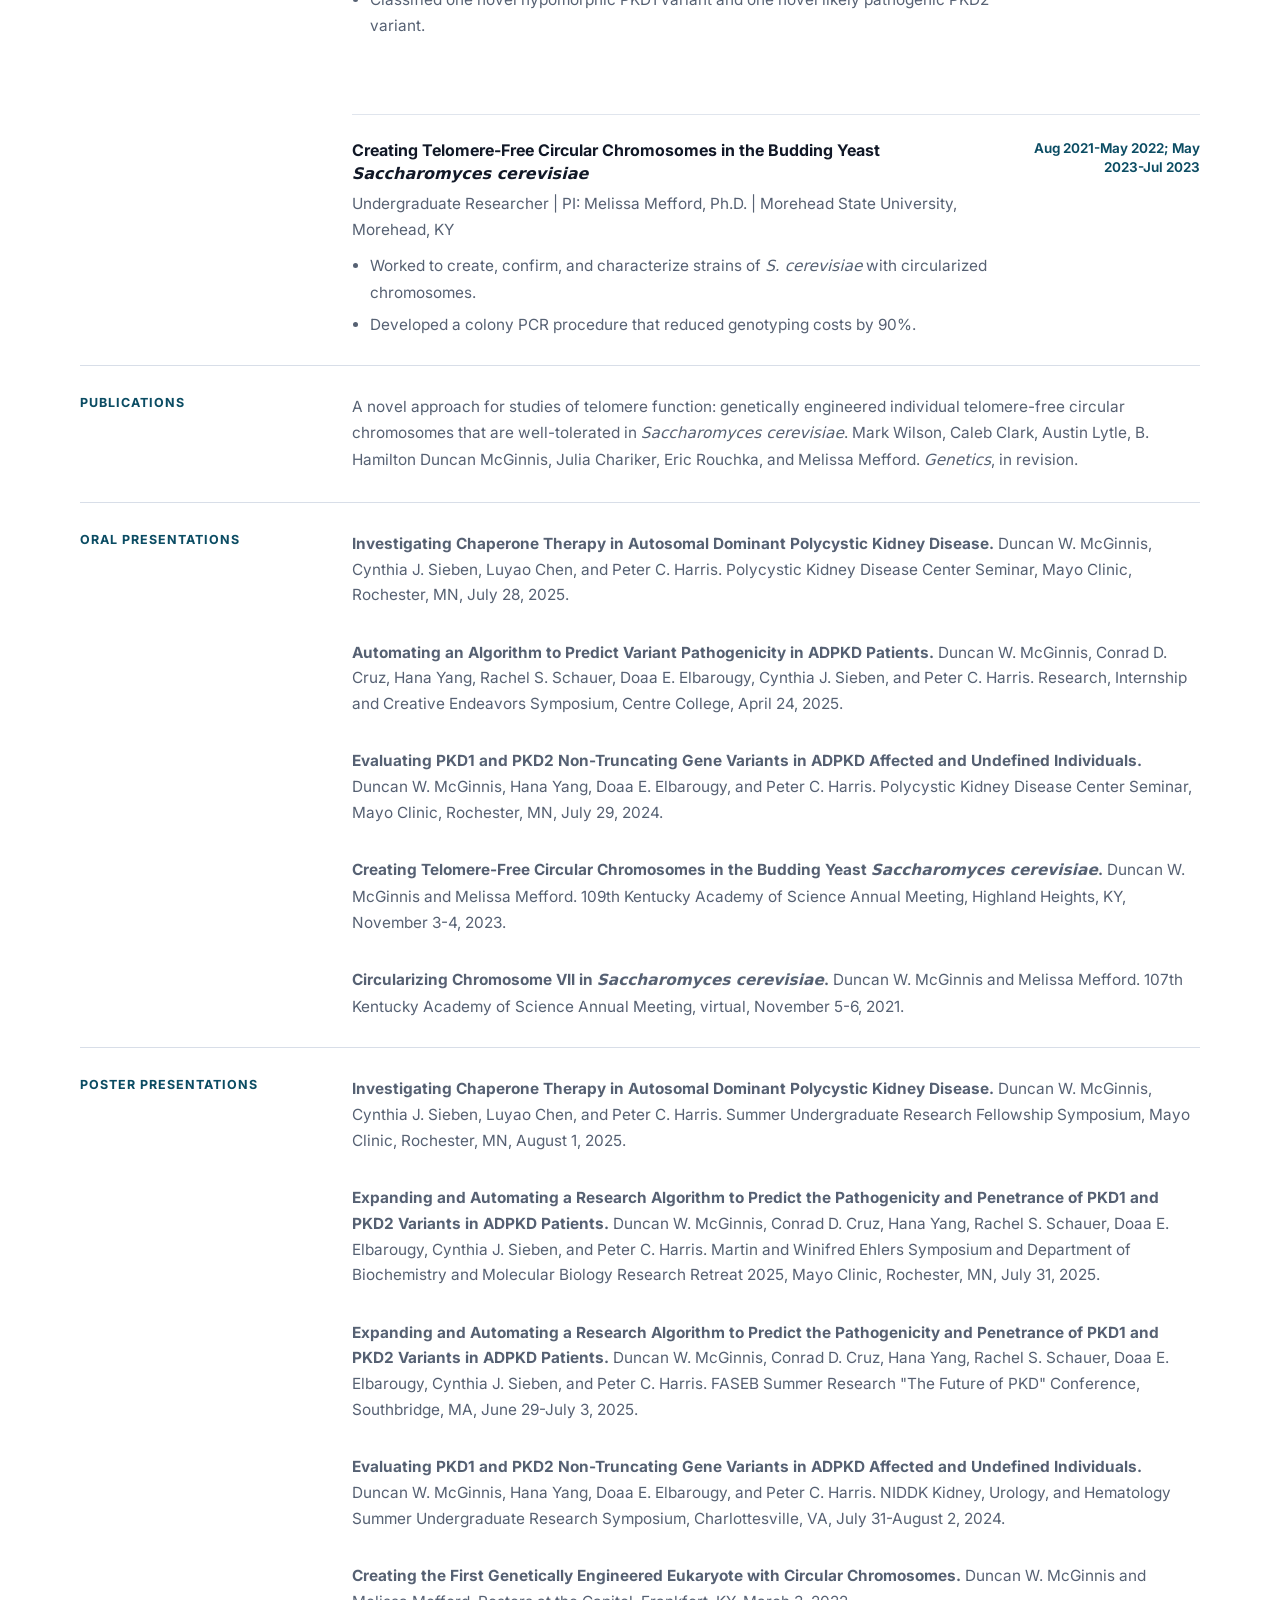
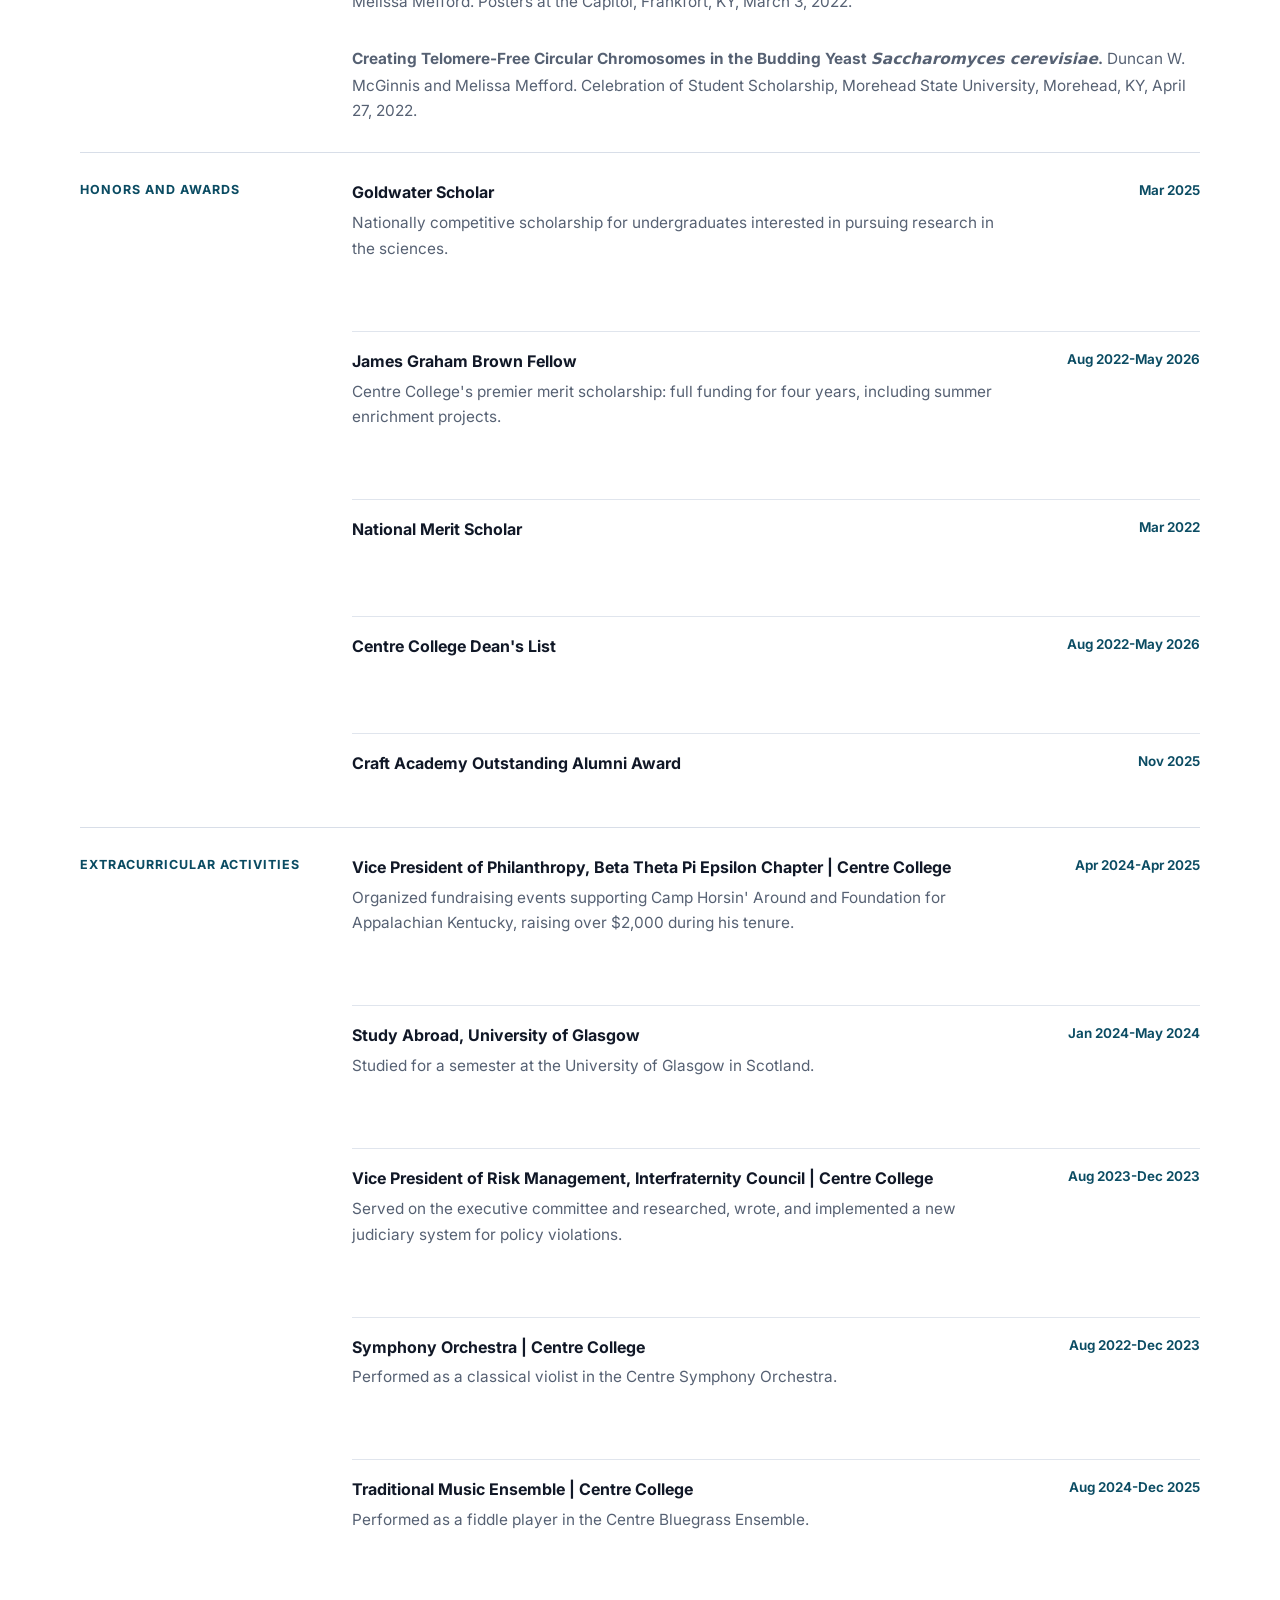
==== commit 1e886f52: "Update link text from 'Essay Coach' to 'Essay Coaching'" ====
--- a/cv.html
+++ b/cv.html
@@ -23,7 +23,7 @@
       <nav class="nav-links" aria-label="Main navigation">
         <a href="index.html">About</a>
         <a href="cv.html" aria-current="page">CV</a>
-        <a href="essay_coach.html">Essay Coach</a>
+        <a href="essay_coach.html">Essay Coaching</a>
       </nav>
     </header>
 
--- a/styles.css
+++ b/styles.css
@@ -225,6 +225,12 @@
   line-height: 1.68;
 }
 
+.cv-entry-body new {
+  color: var(--muted);
+  font-size: 0.96rem;
+  line-height: 1.42;
+}
+
 .cv-entry-body p {
   margin-bottom: 10px;
 }
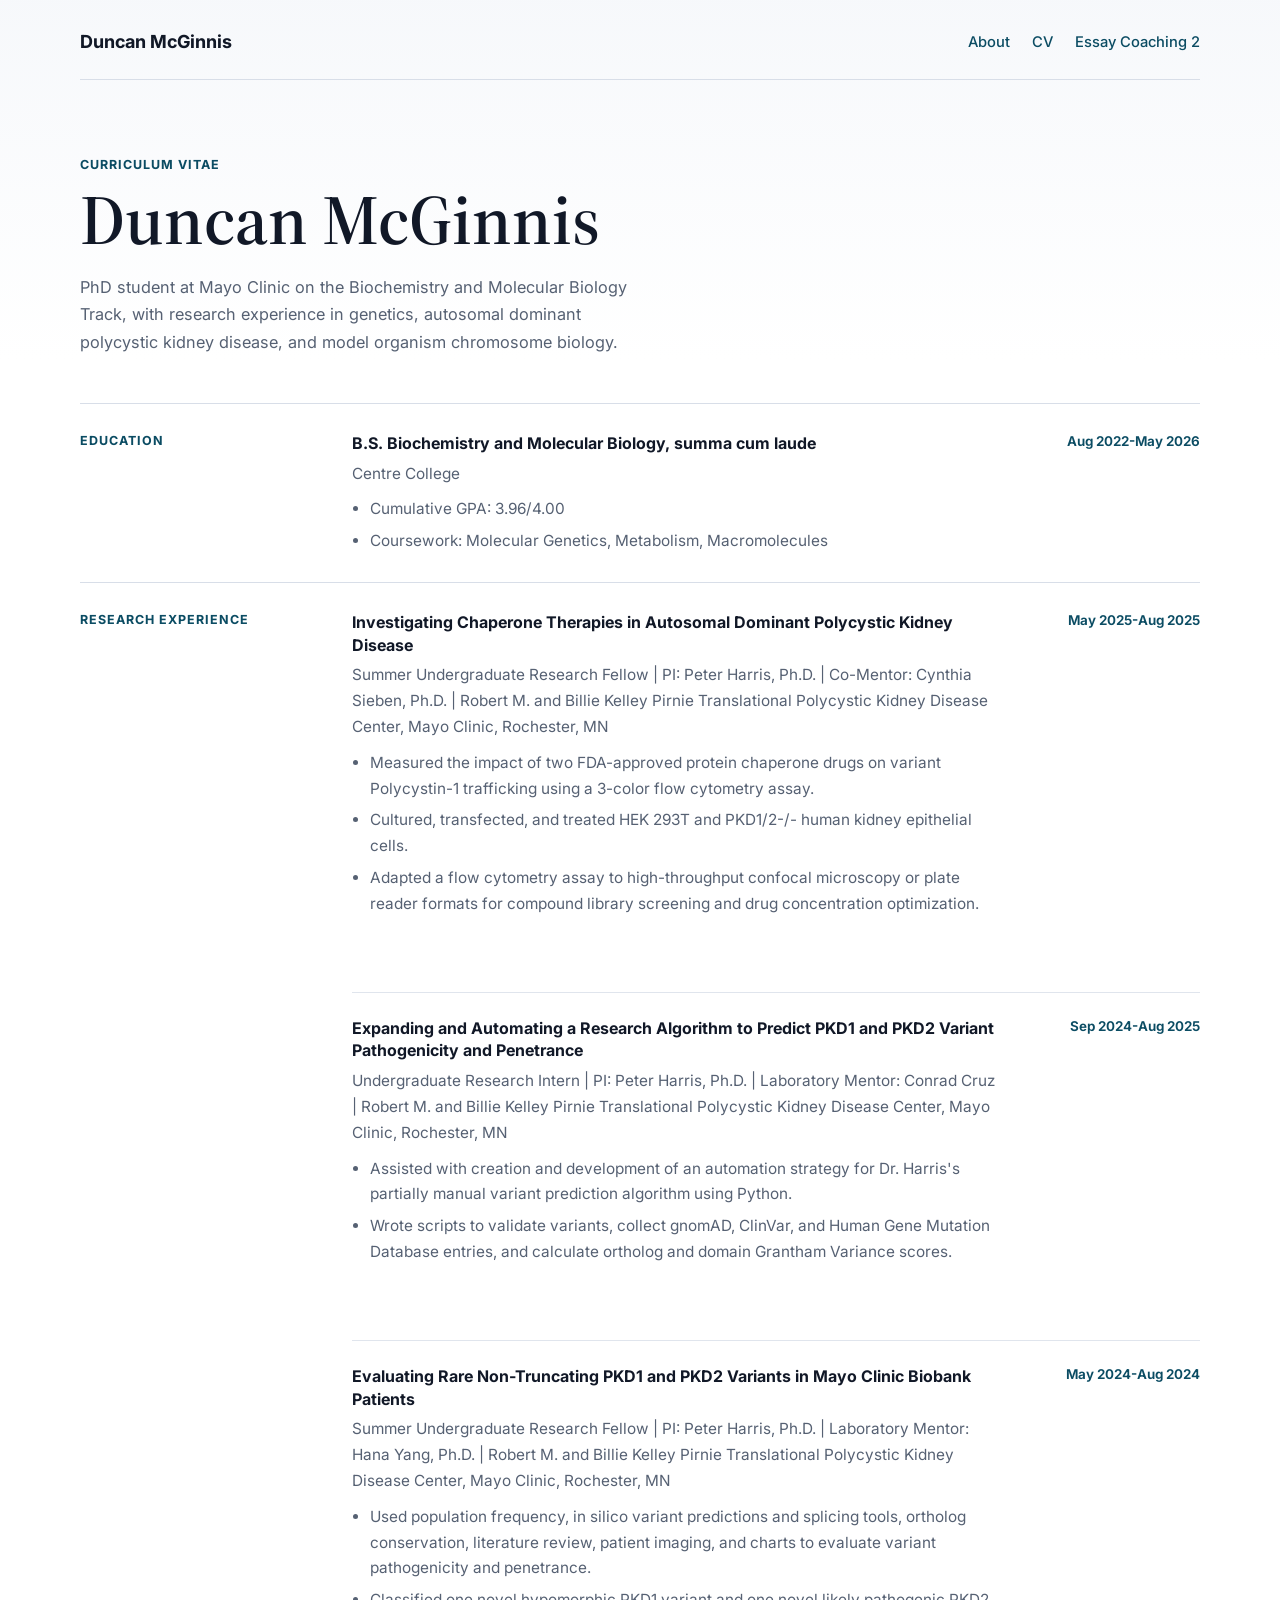
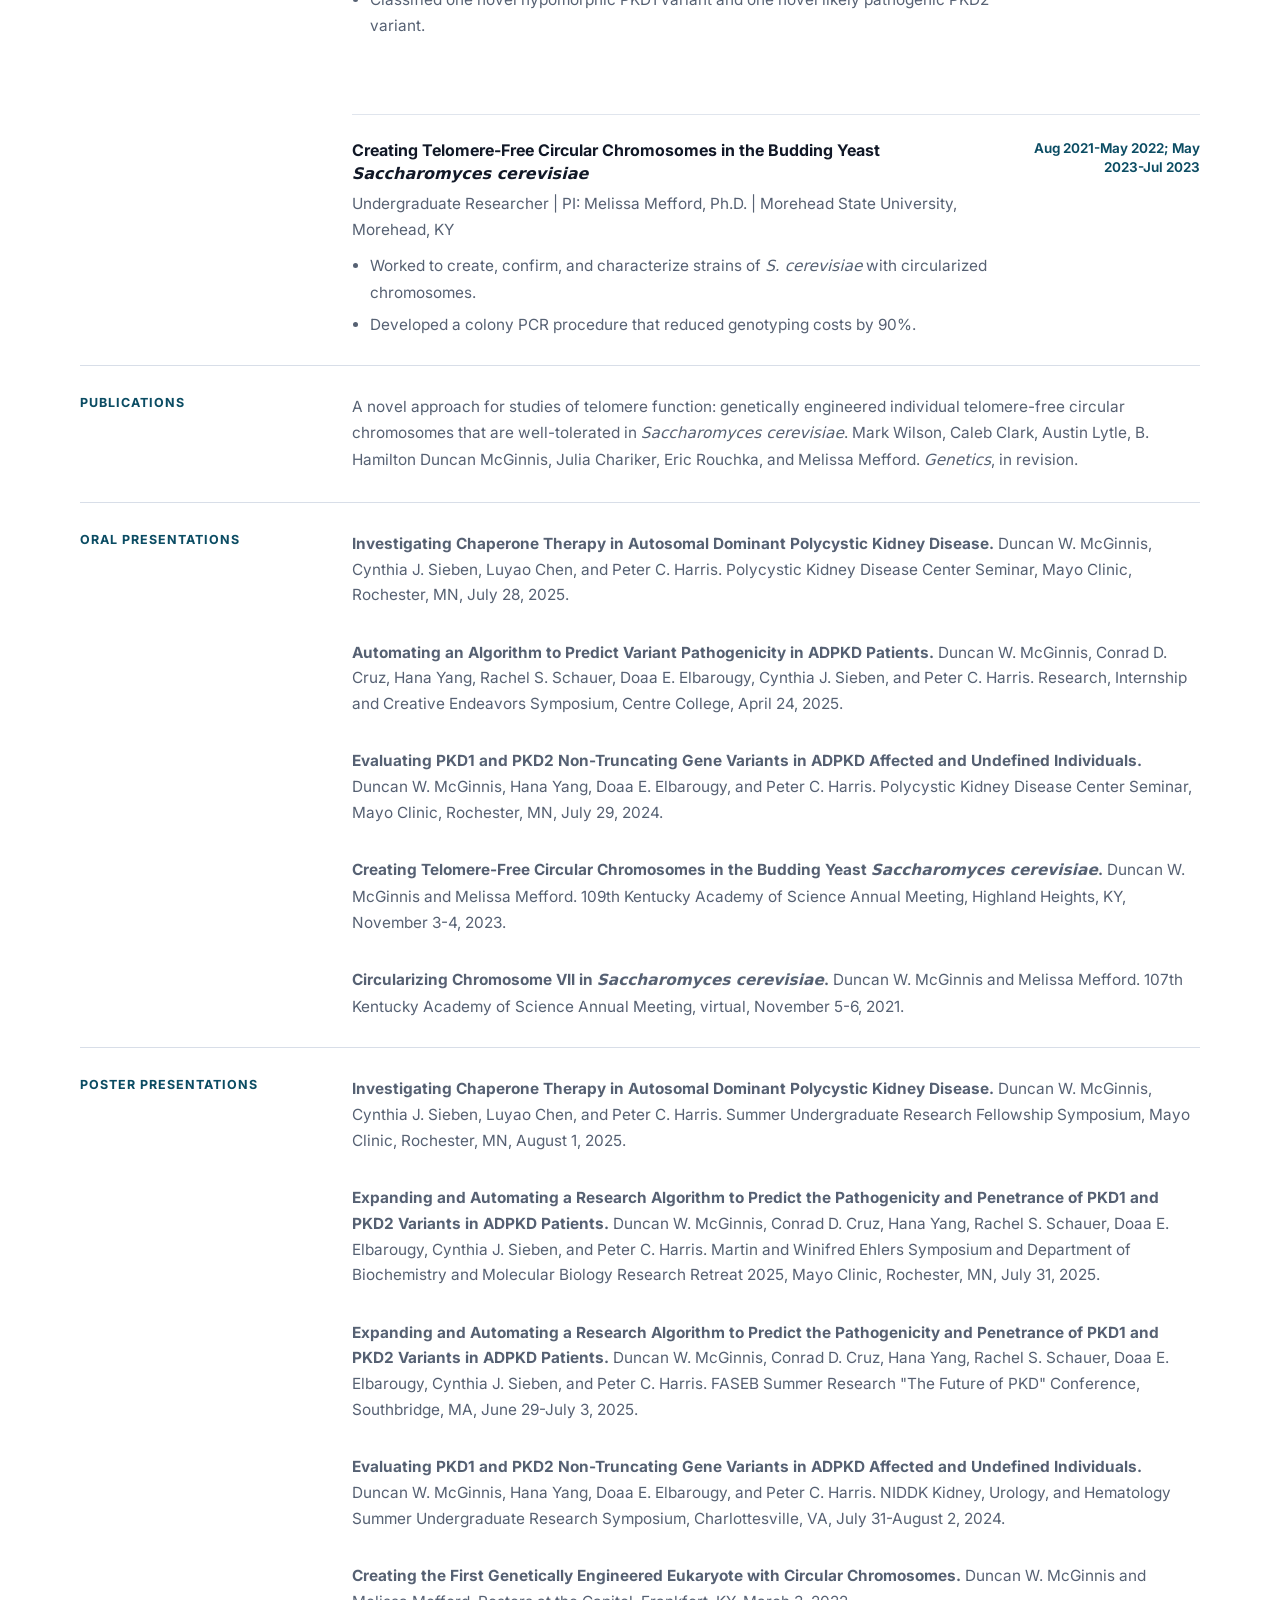
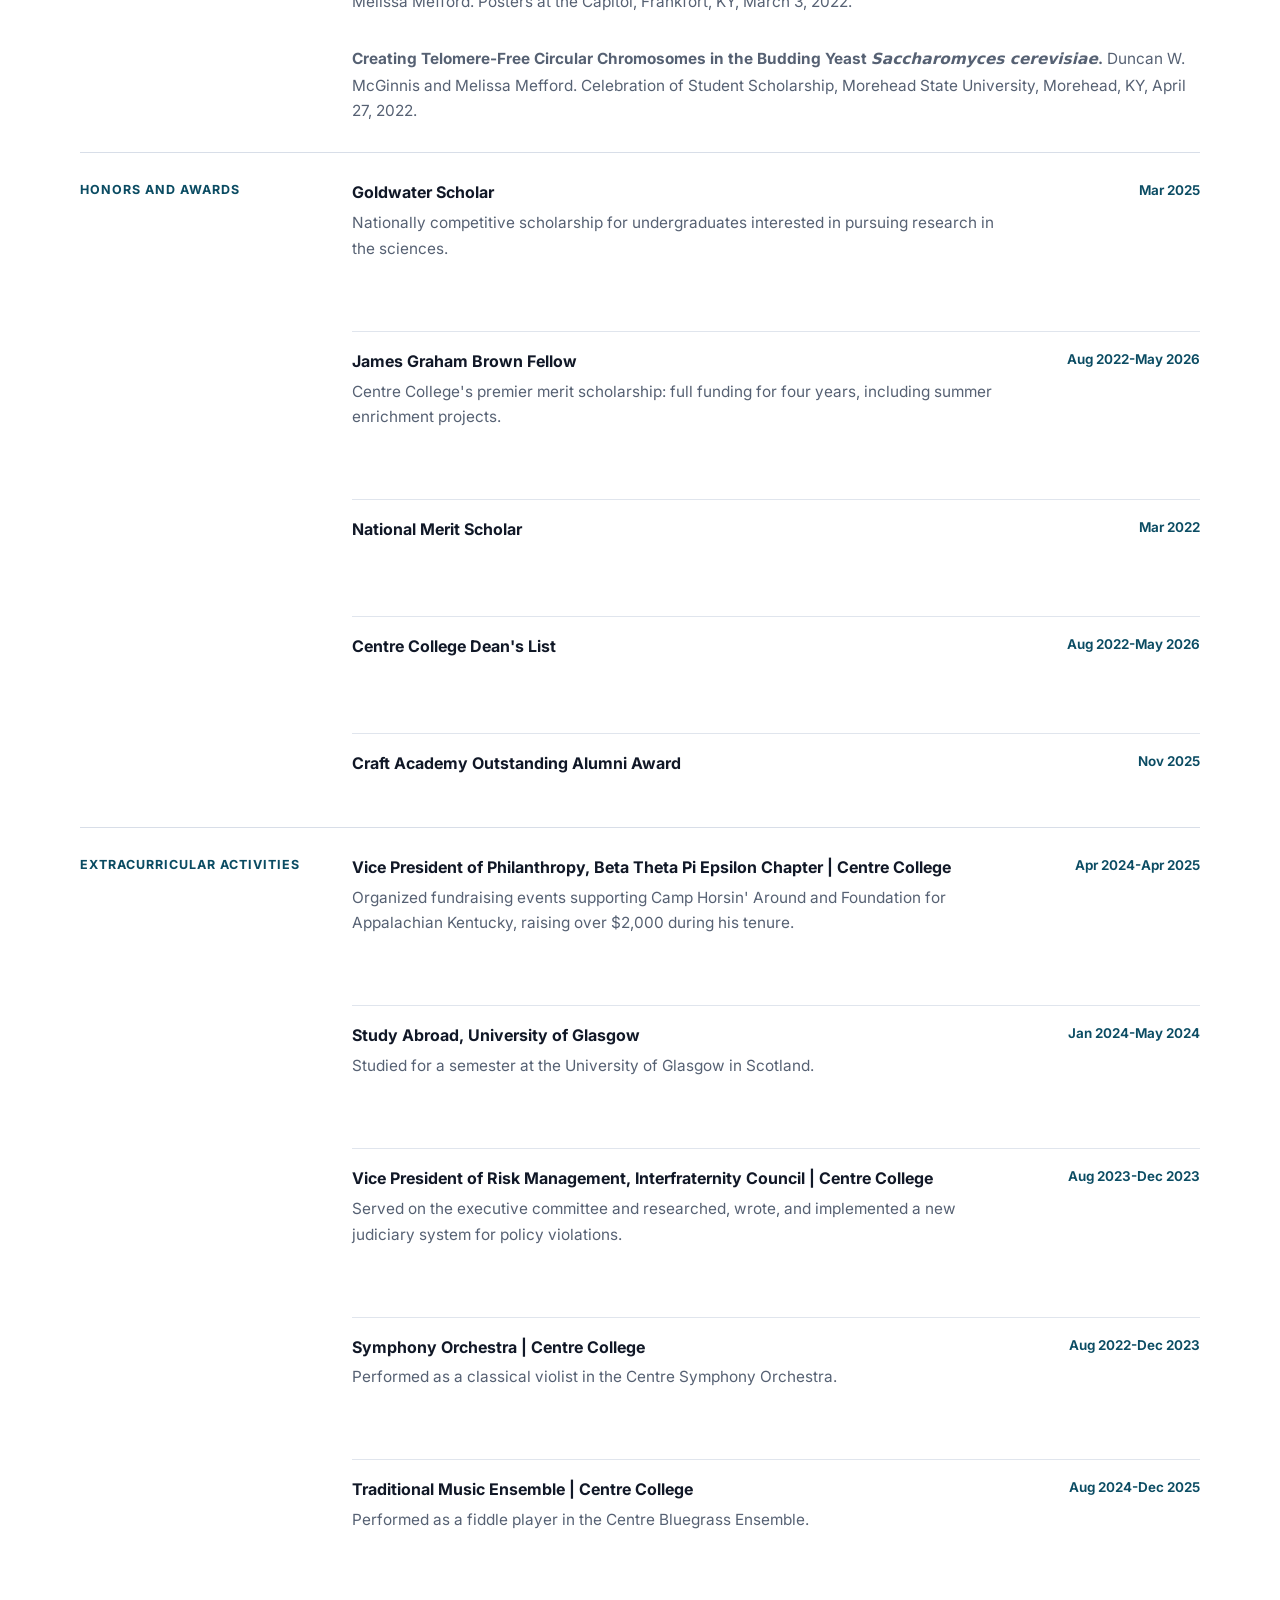
==== commit 9653f55a: "Update Essay Coaching link text in cv.html" ====
--- a/cv.html
+++ b/cv.html
@@ -23,7 +23,7 @@
       <nav class="nav-links" aria-label="Main navigation">
         <a href="index.html">About</a>
         <a href="cv.html" aria-current="page">CV</a>
-        <a href="essay_coach.html">Essay Coaching</a>
+        <a href="essay_coach.html">Essay Coaching 2</a>
       </nav>
     </header>
 
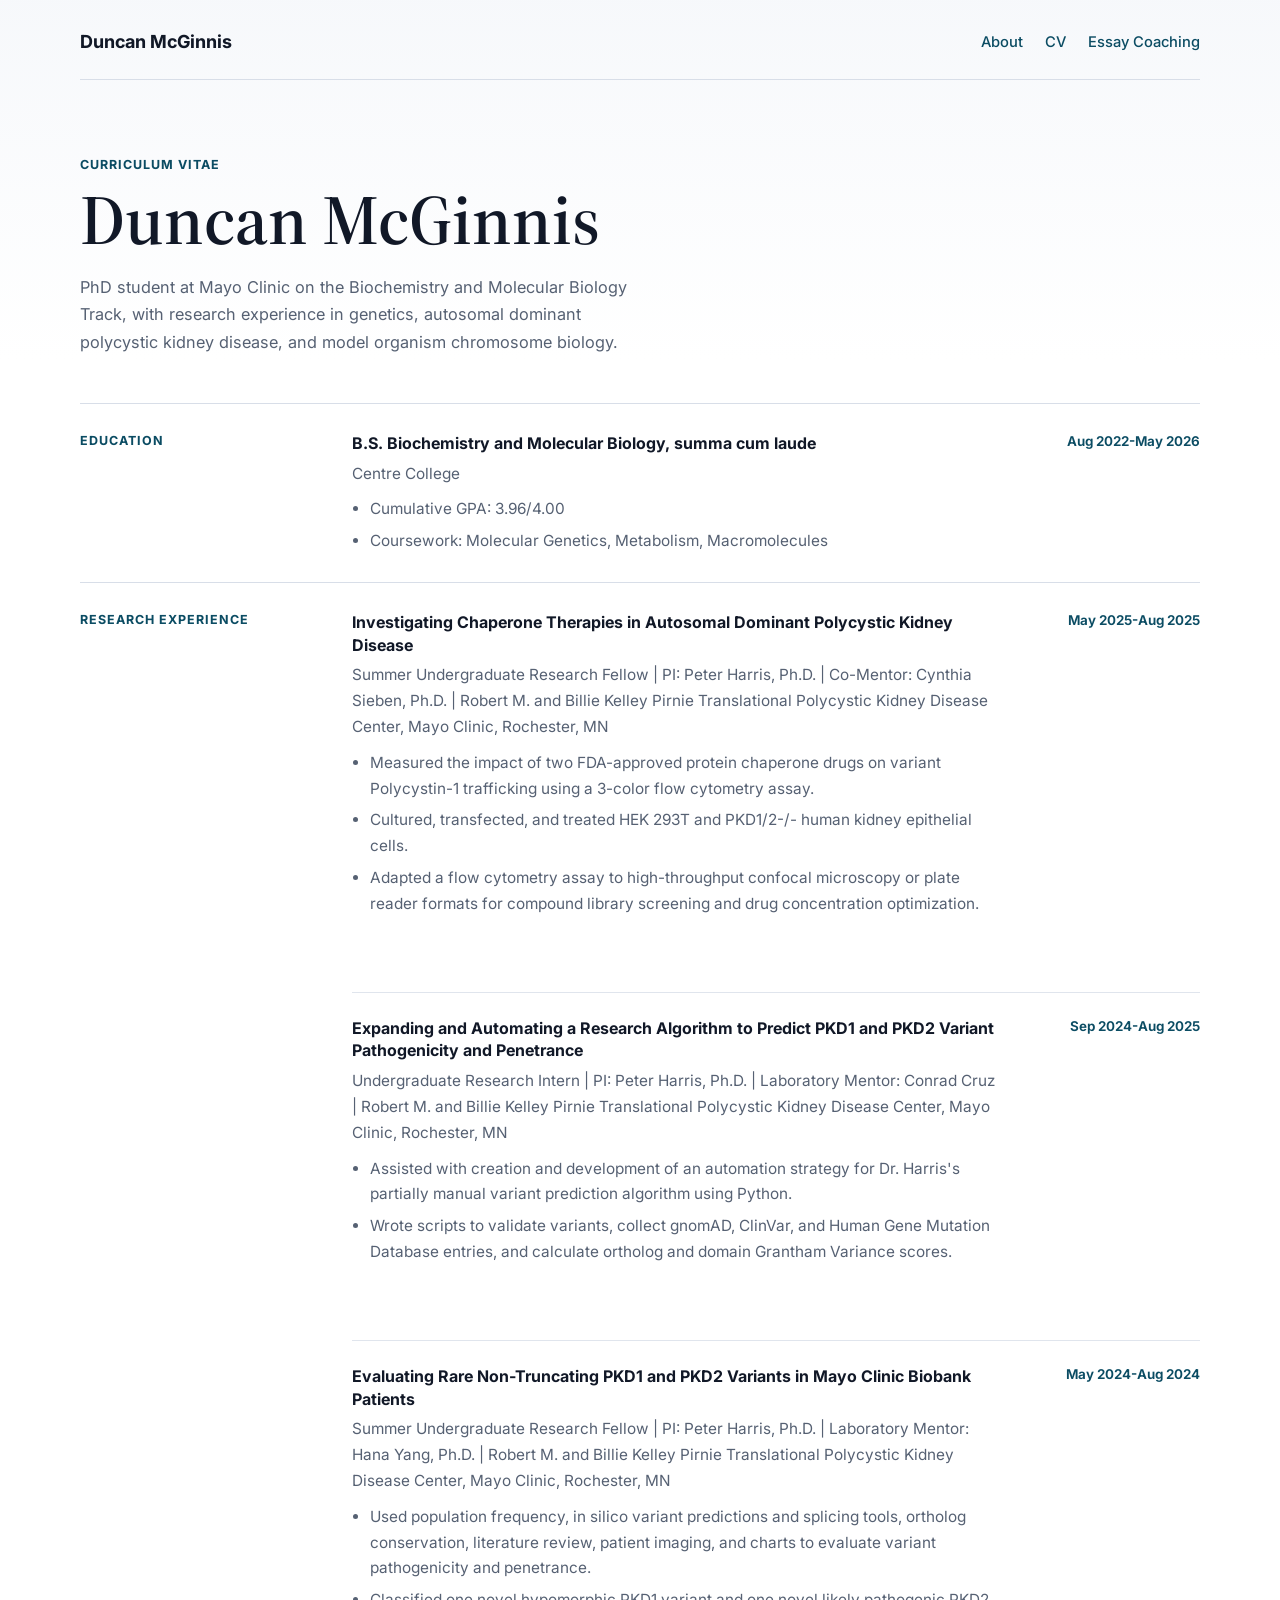
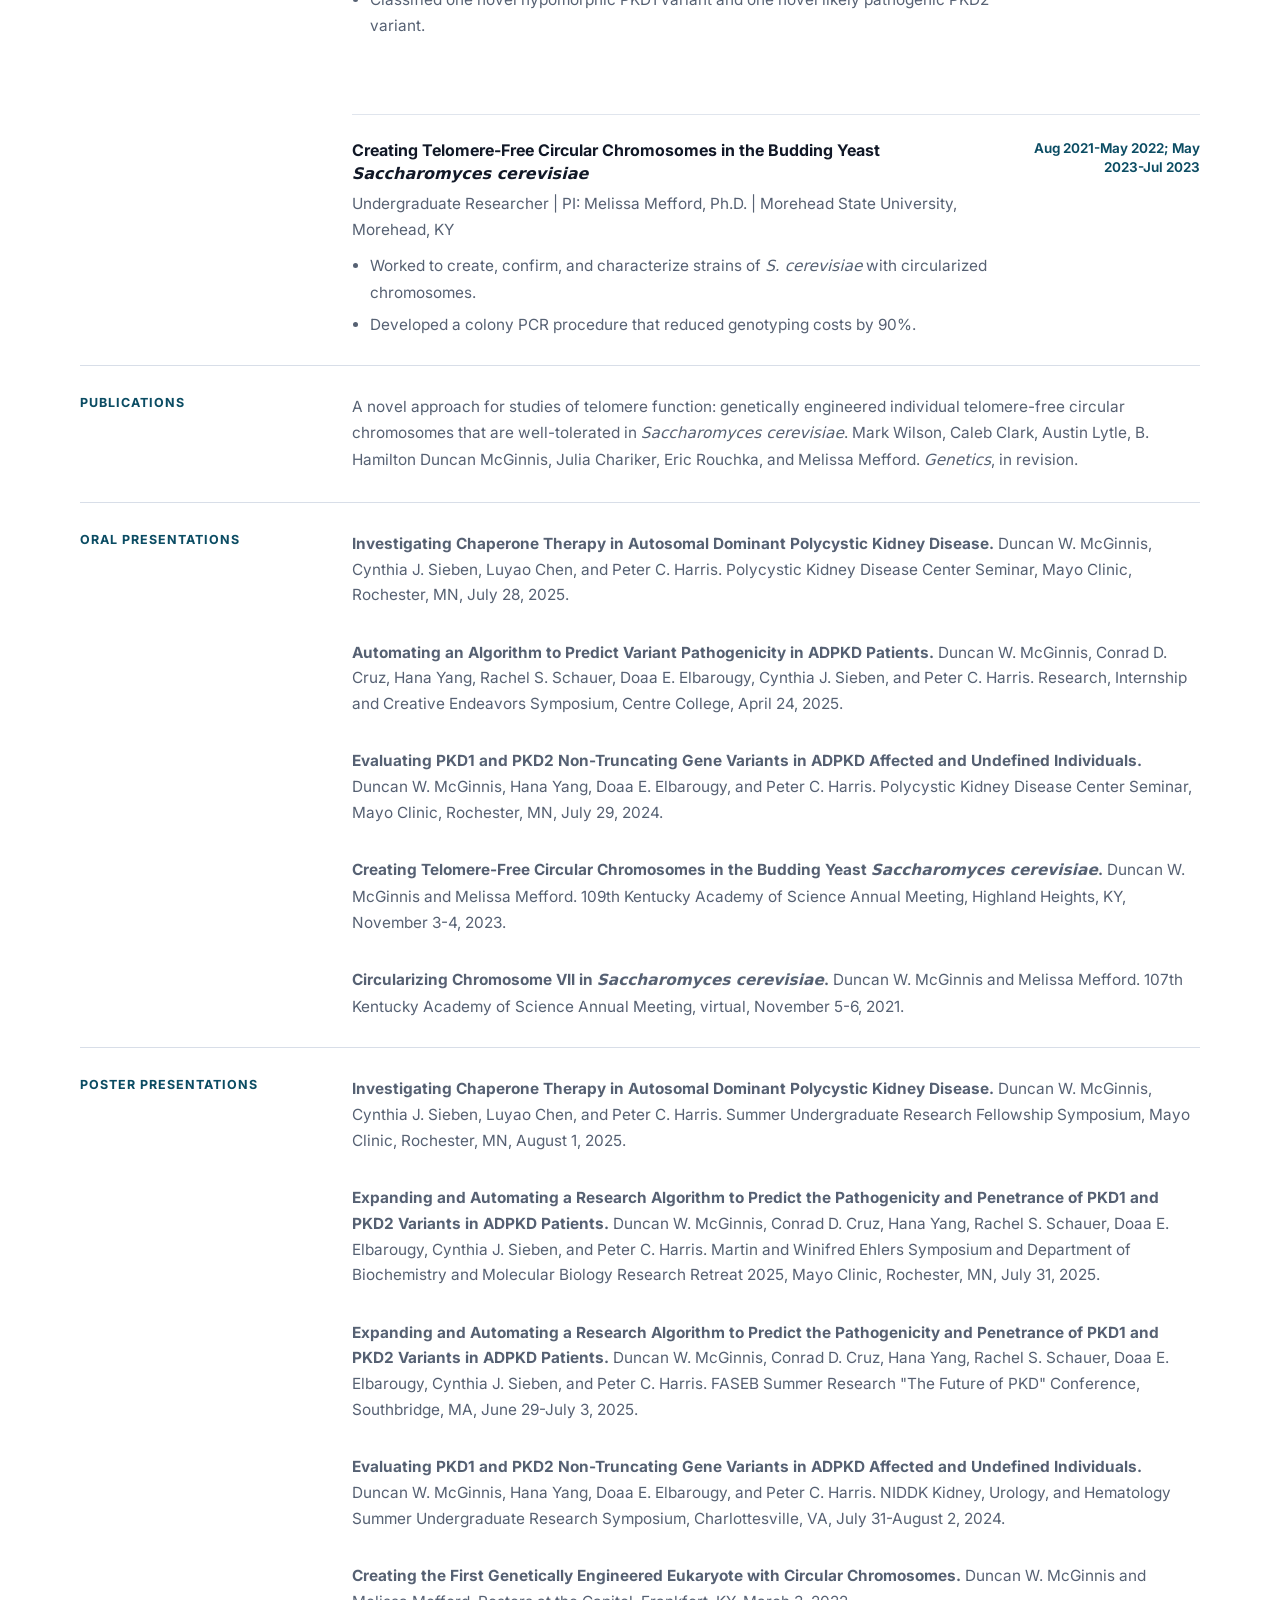
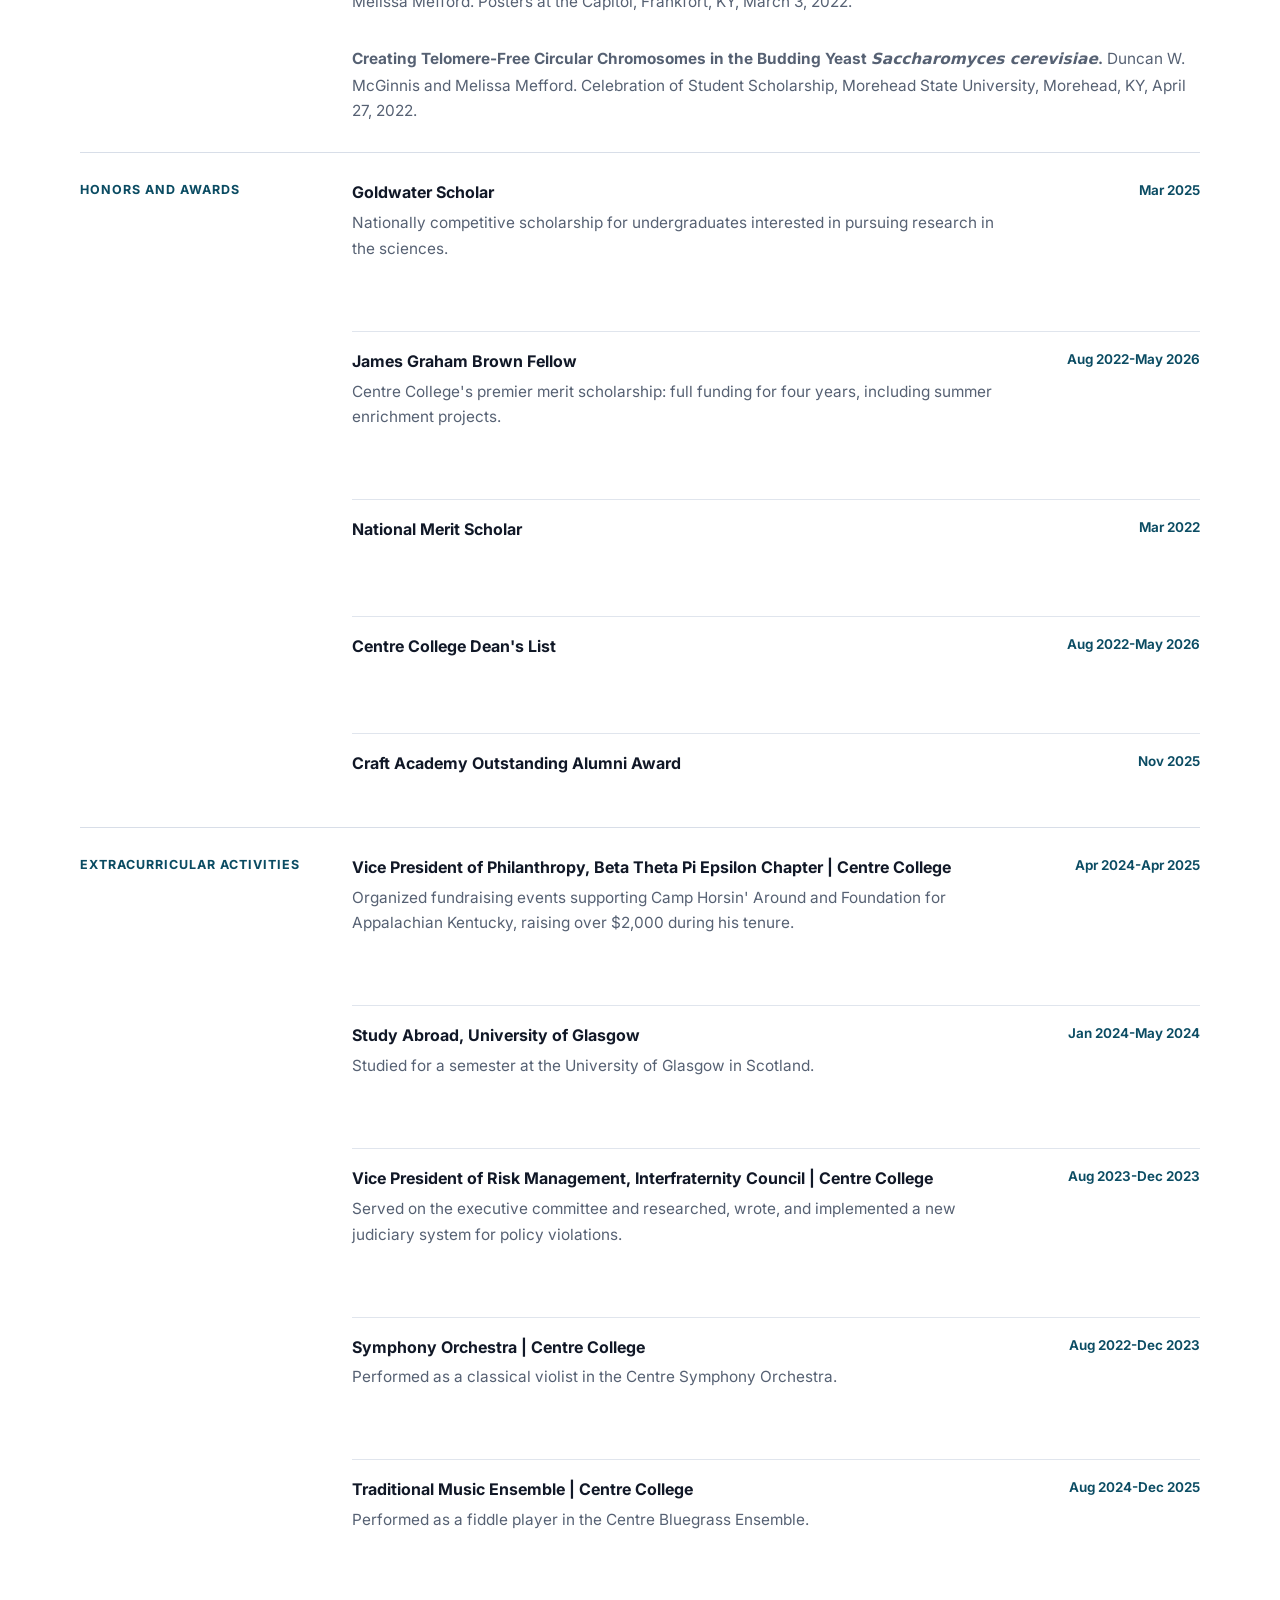
==== commit d351d556: "Fix link text for Essay Coaching in cv.html" ====
--- a/cv.html
+++ b/cv.html
@@ -23,7 +23,7 @@
       <nav class="nav-links" aria-label="Main navigation">
         <a href="index.html">About</a>
         <a href="cv.html" aria-current="page">CV</a>
-        <a href="essay_coach.html">Essay Coaching 2</a>
+        <a href="essay_coach.html">Essay Coaching</a>
       </nav>
     </header>
 
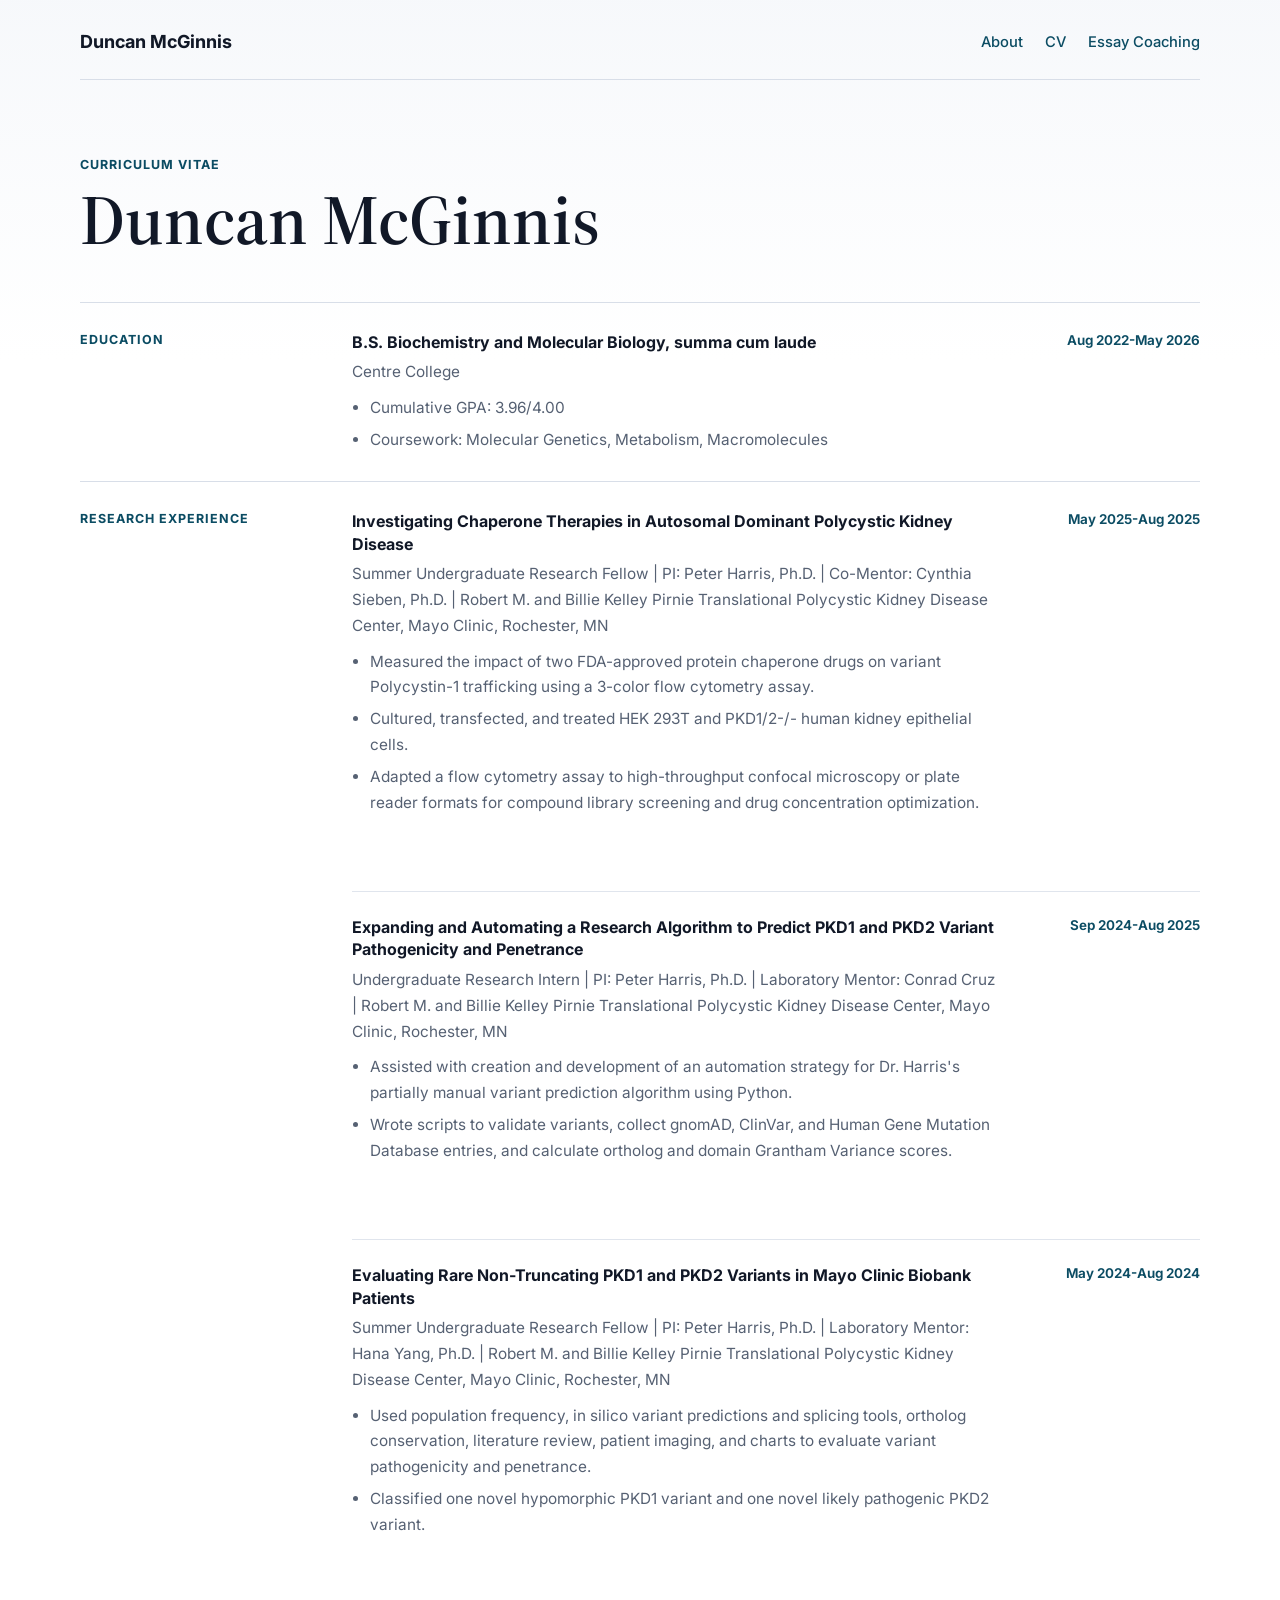
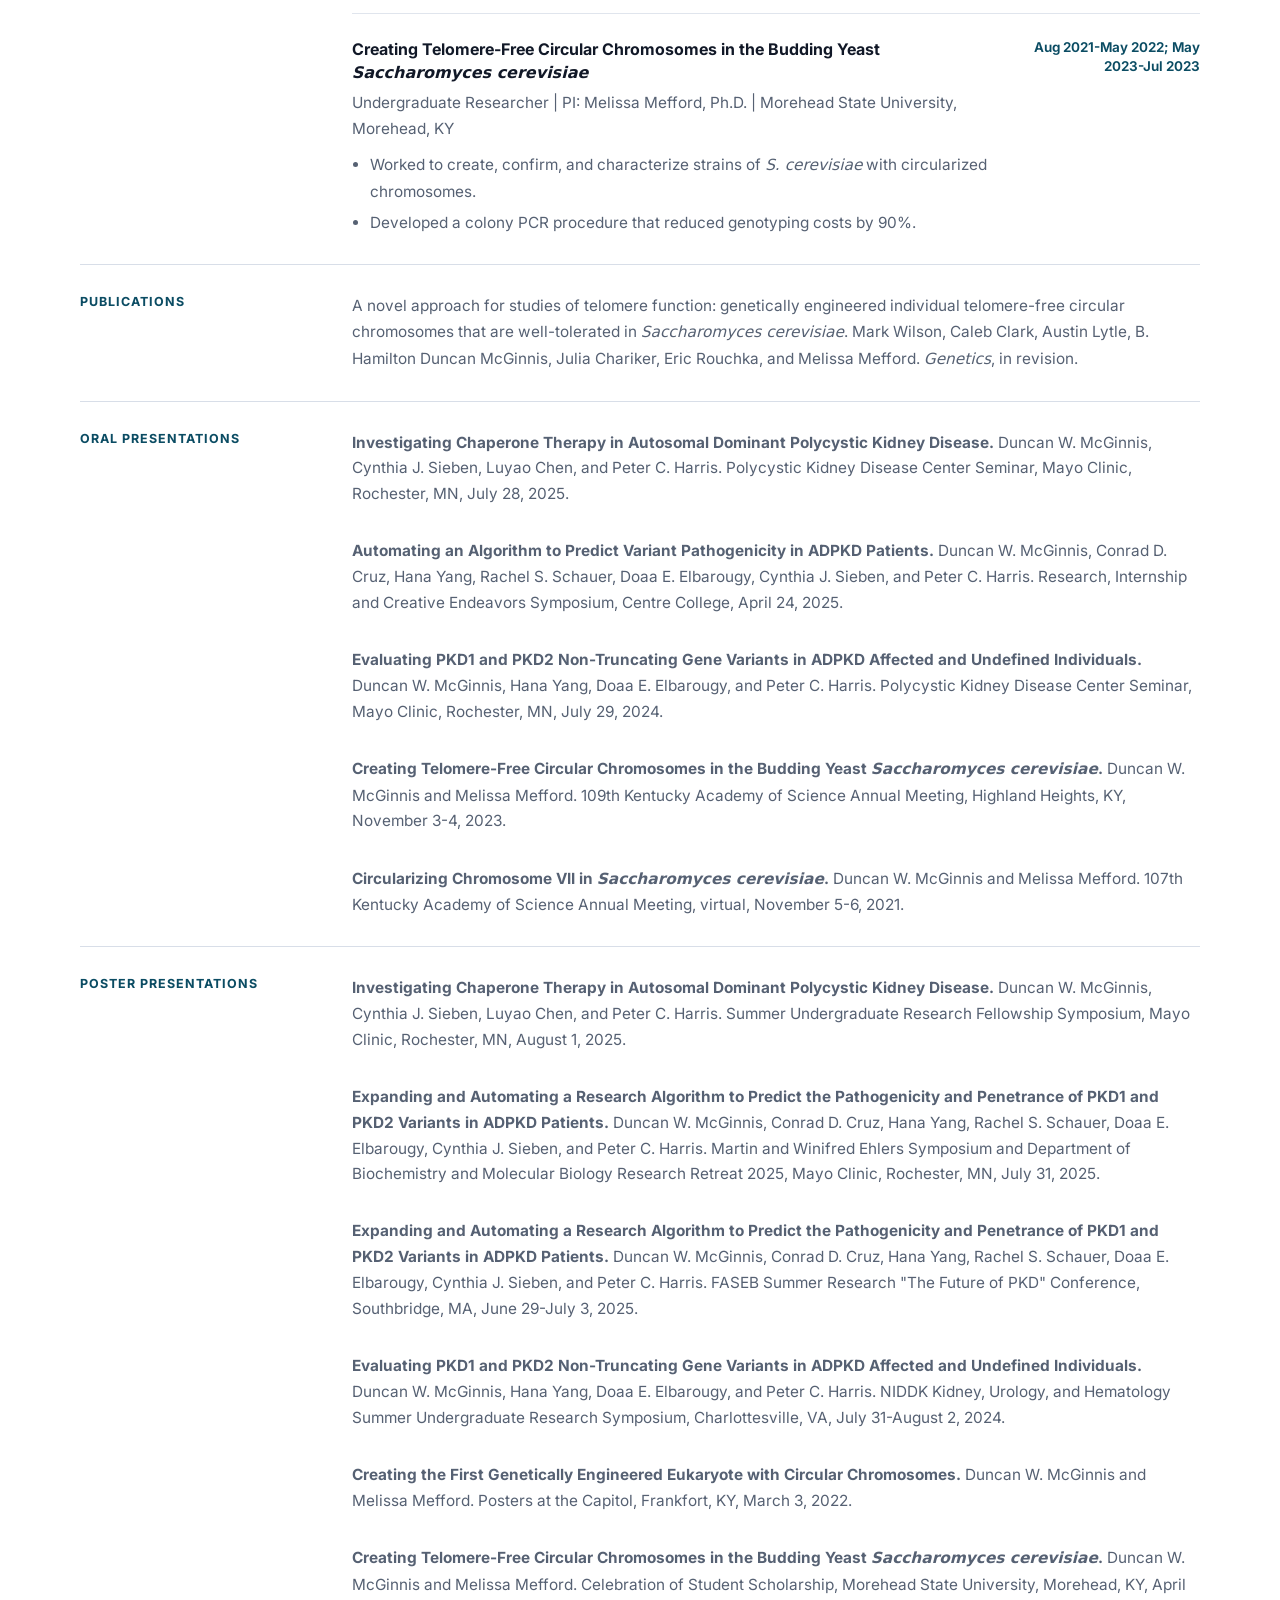
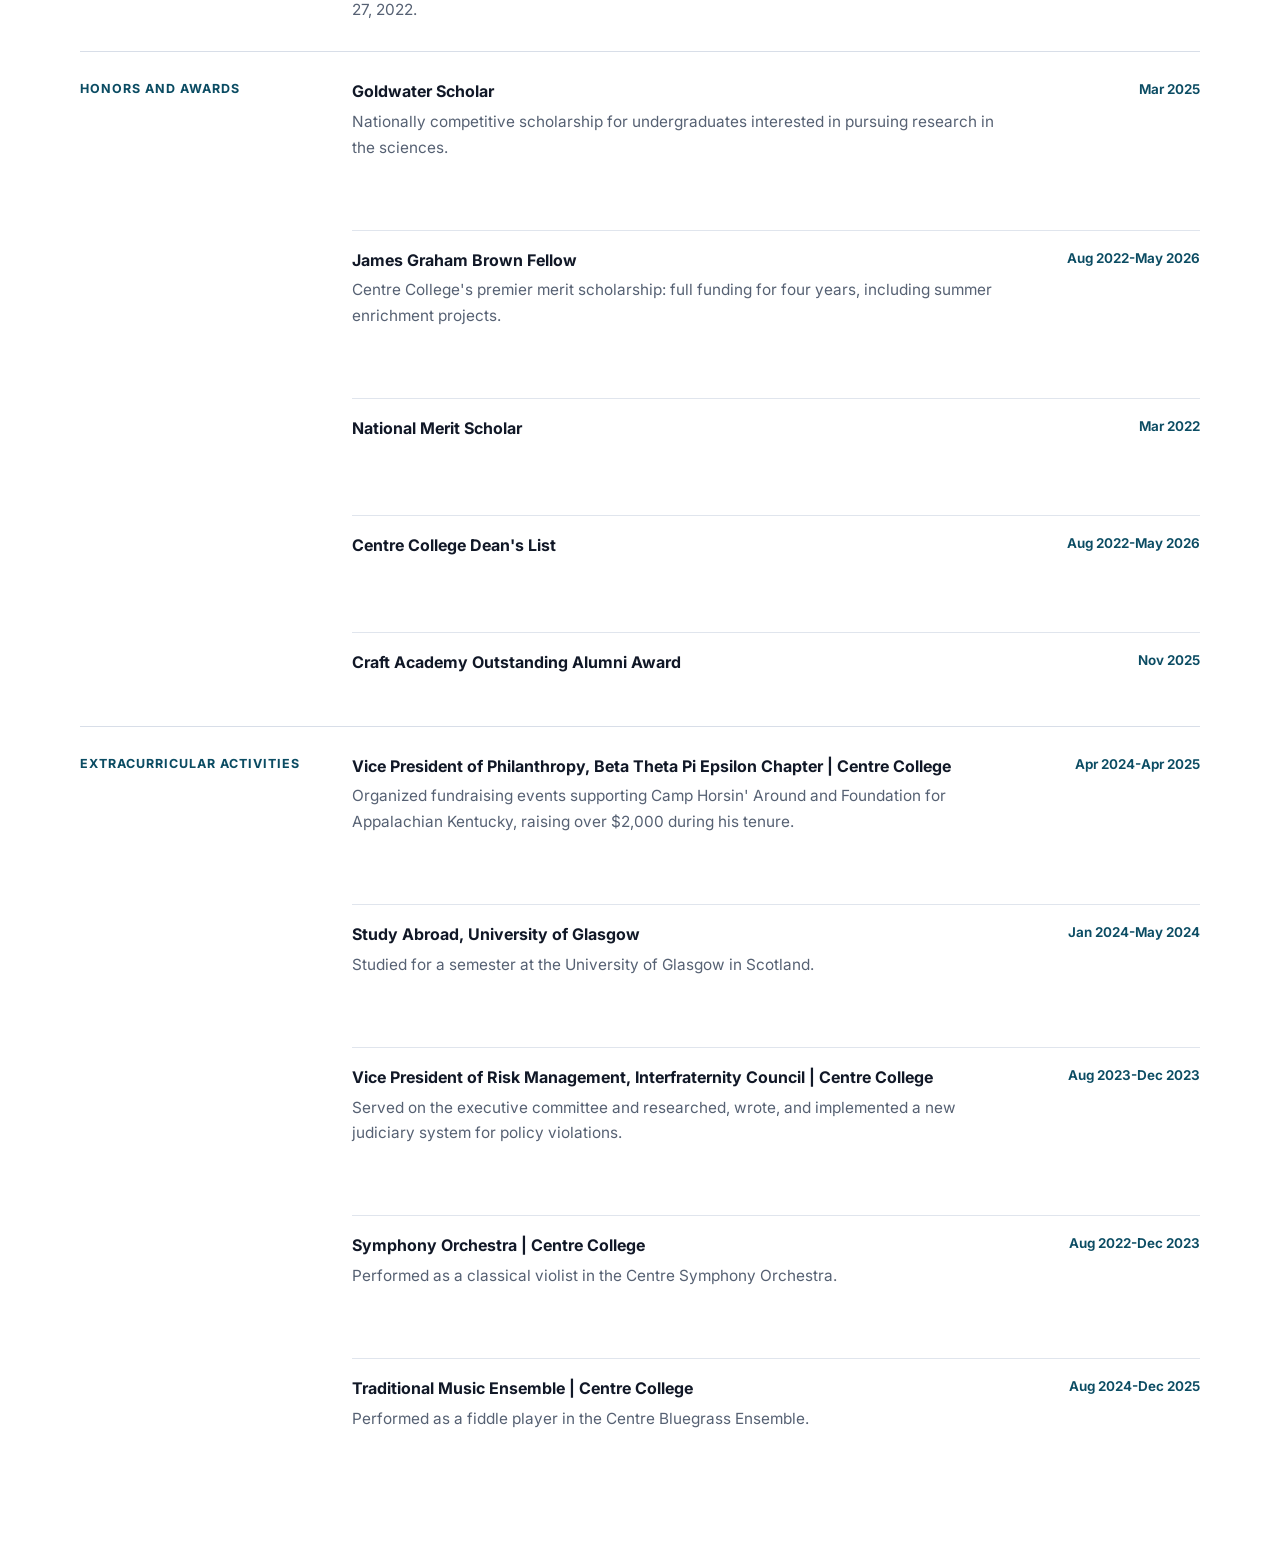
==== commit f0535c14: "Remove lede paragraph from CV Removed introductory paragraph from CV." ====
--- a/cv.html
+++ b/cv.html
@@ -31,11 +31,6 @@
       <section class="cv-intro" aria-labelledby="cv-title">
         <p class="eyebrow">Curriculum Vitae</p>
         <h1 id="cv-title">Duncan McGinnis</h1>
-        <p class="lede">
-          PhD student at Mayo Clinic on the Biochemistry and Molecular Biology
-          Track, with research experience in genetics, autosomal dominant
-          polycystic kidney disease, and model organism chromosome biology.
-        </p>
       </section>
 
       <section class="cv-section" aria-labelledby="education">
